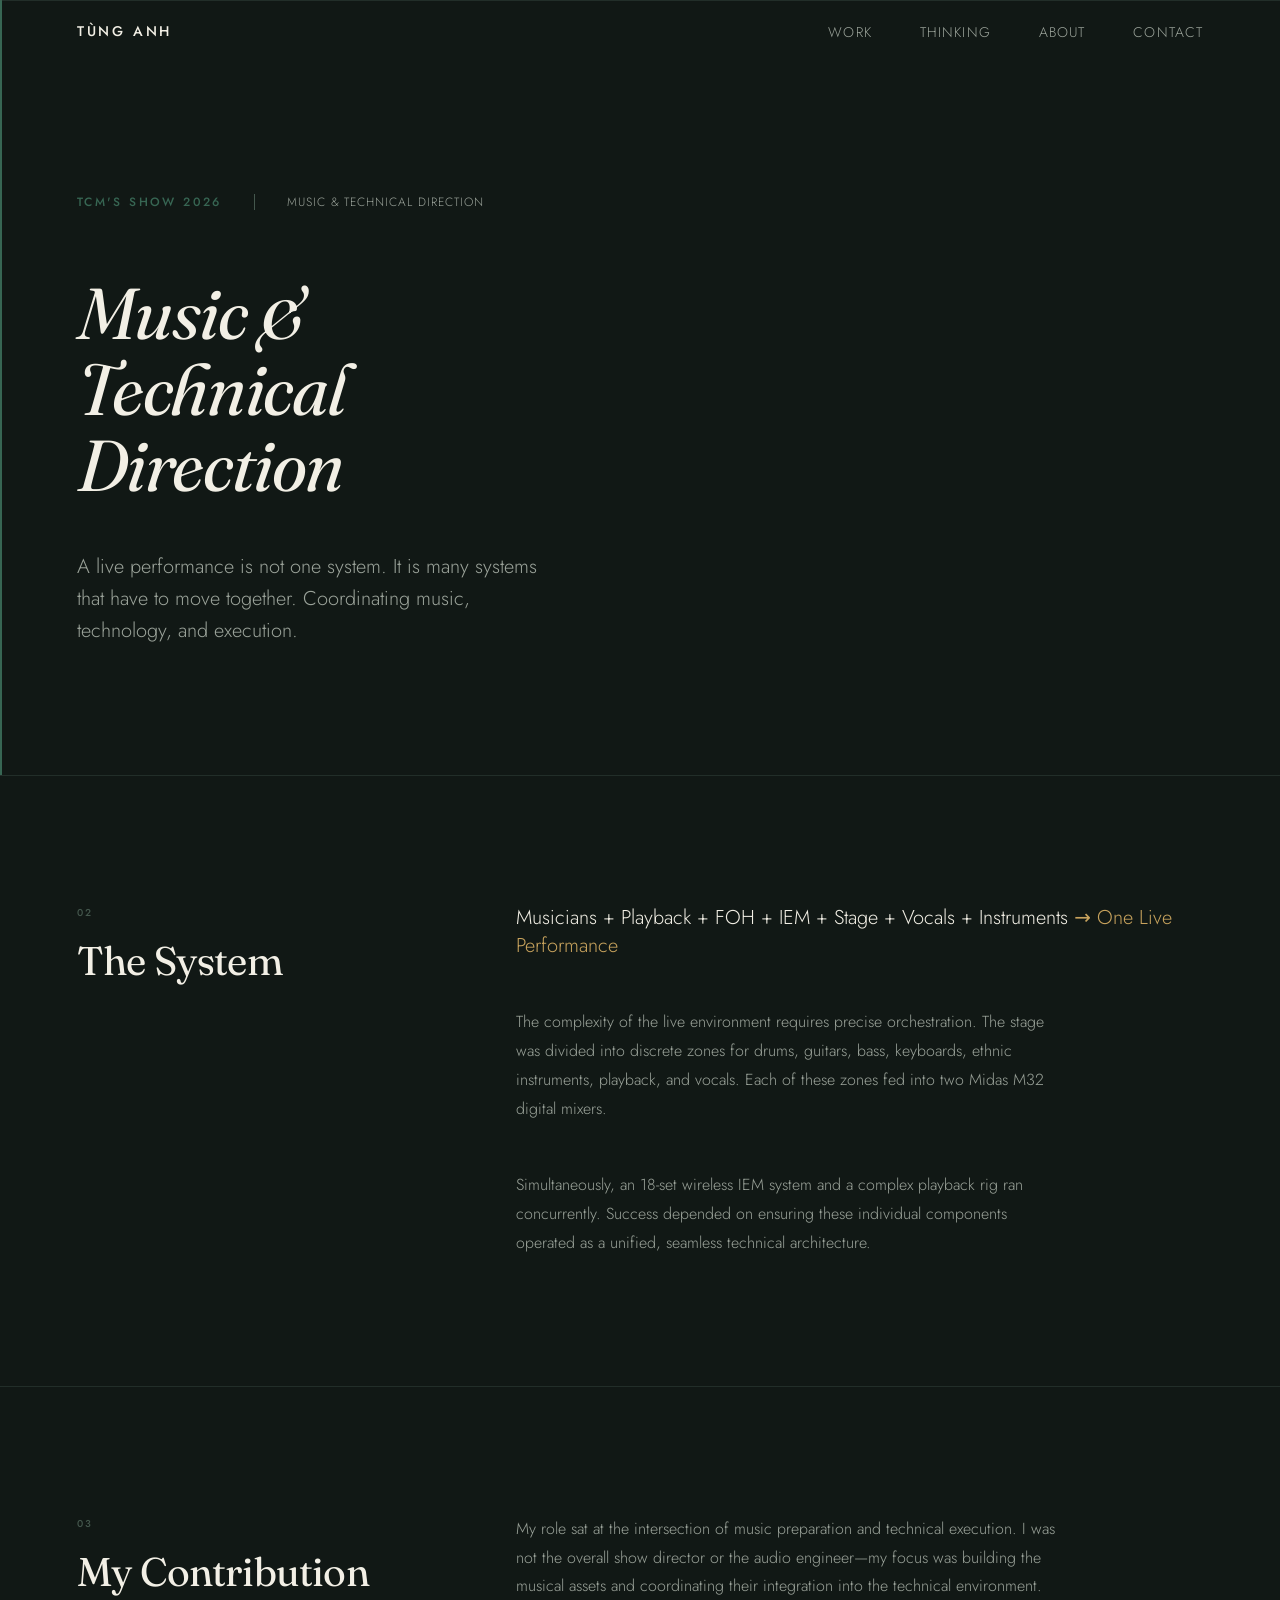
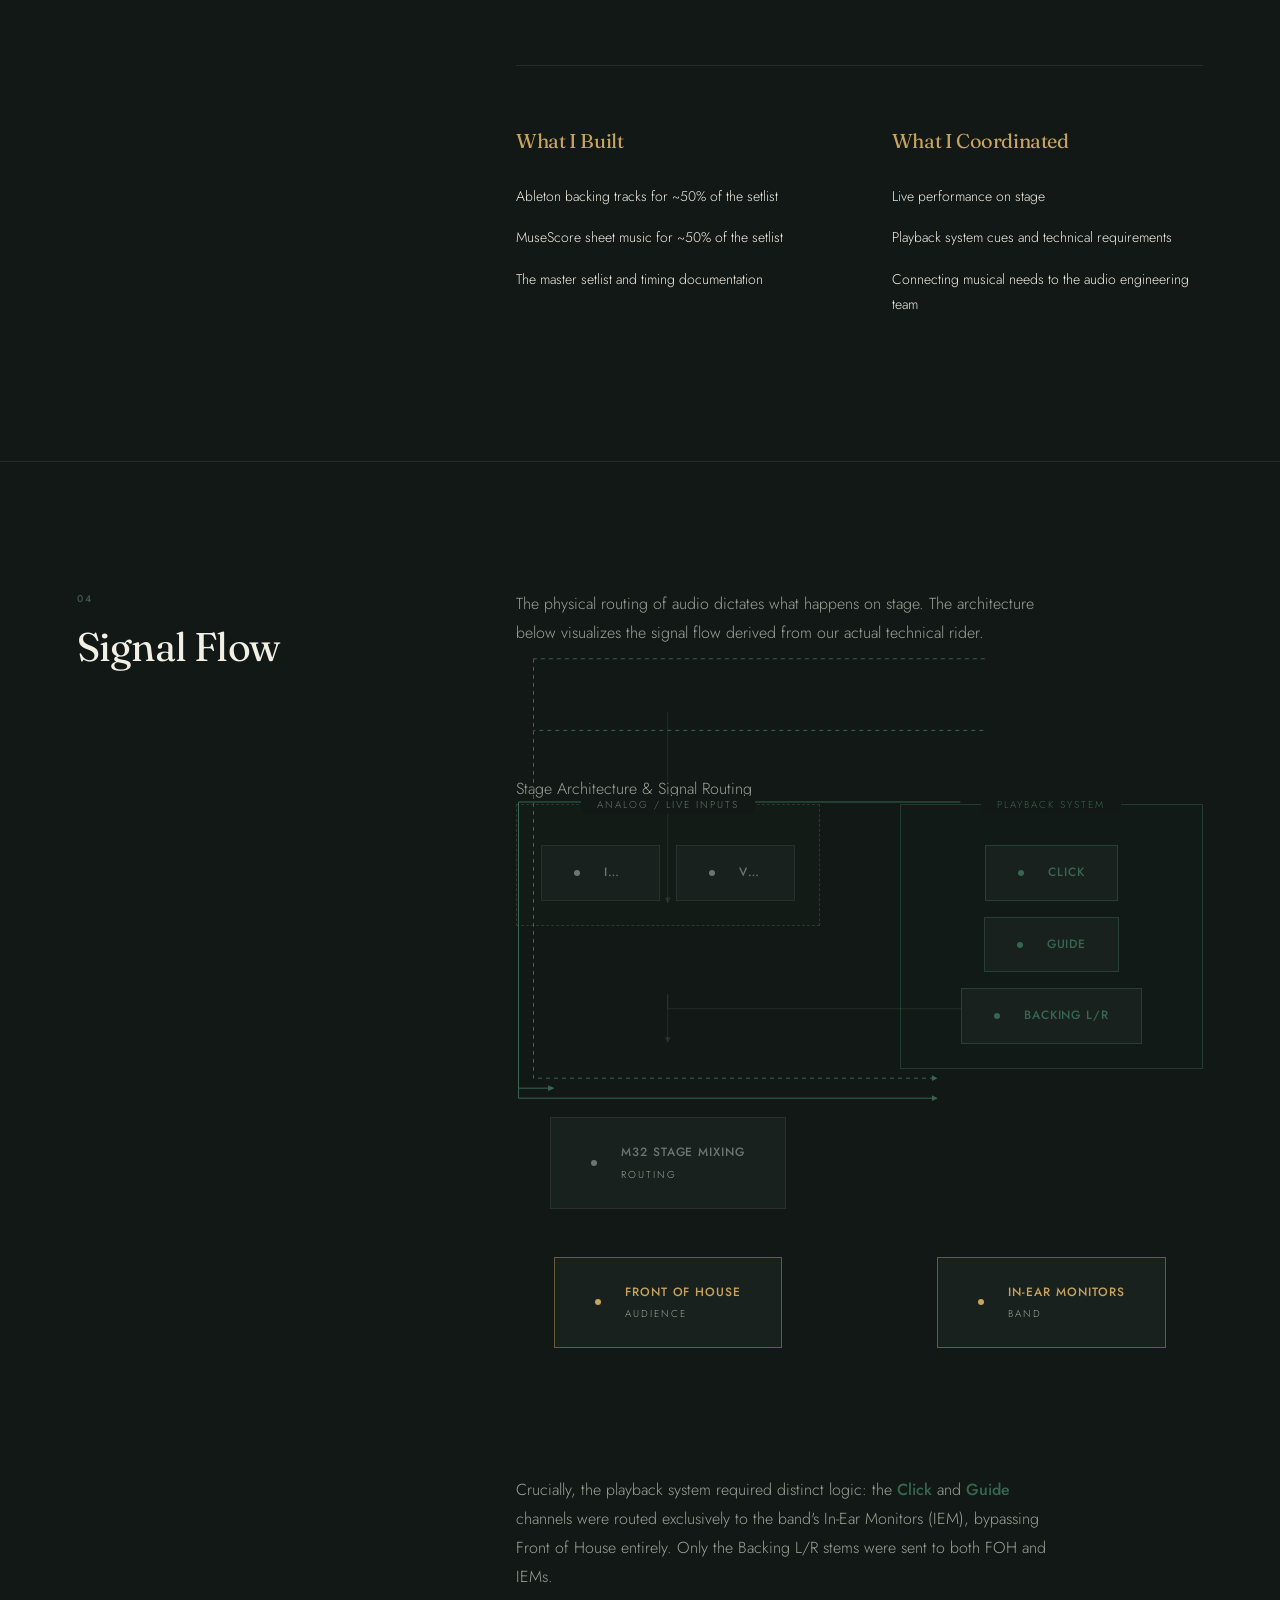
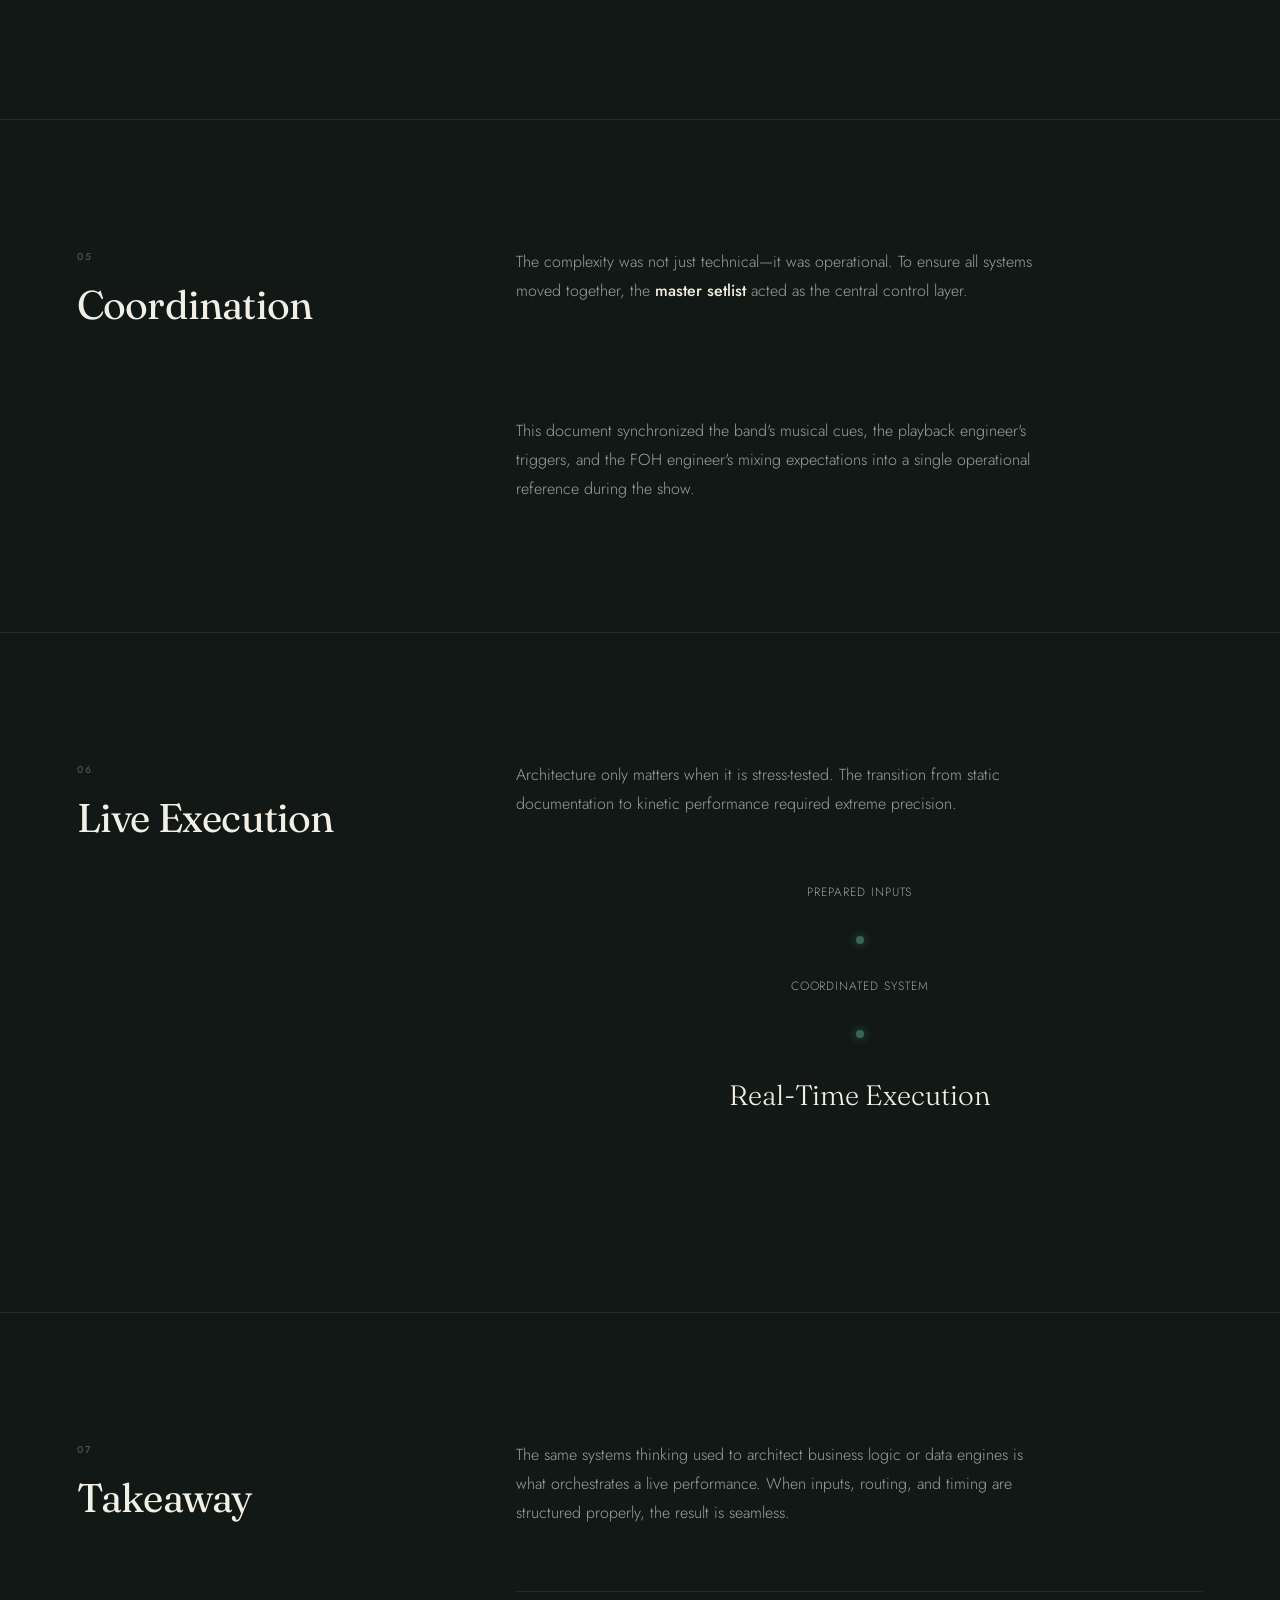
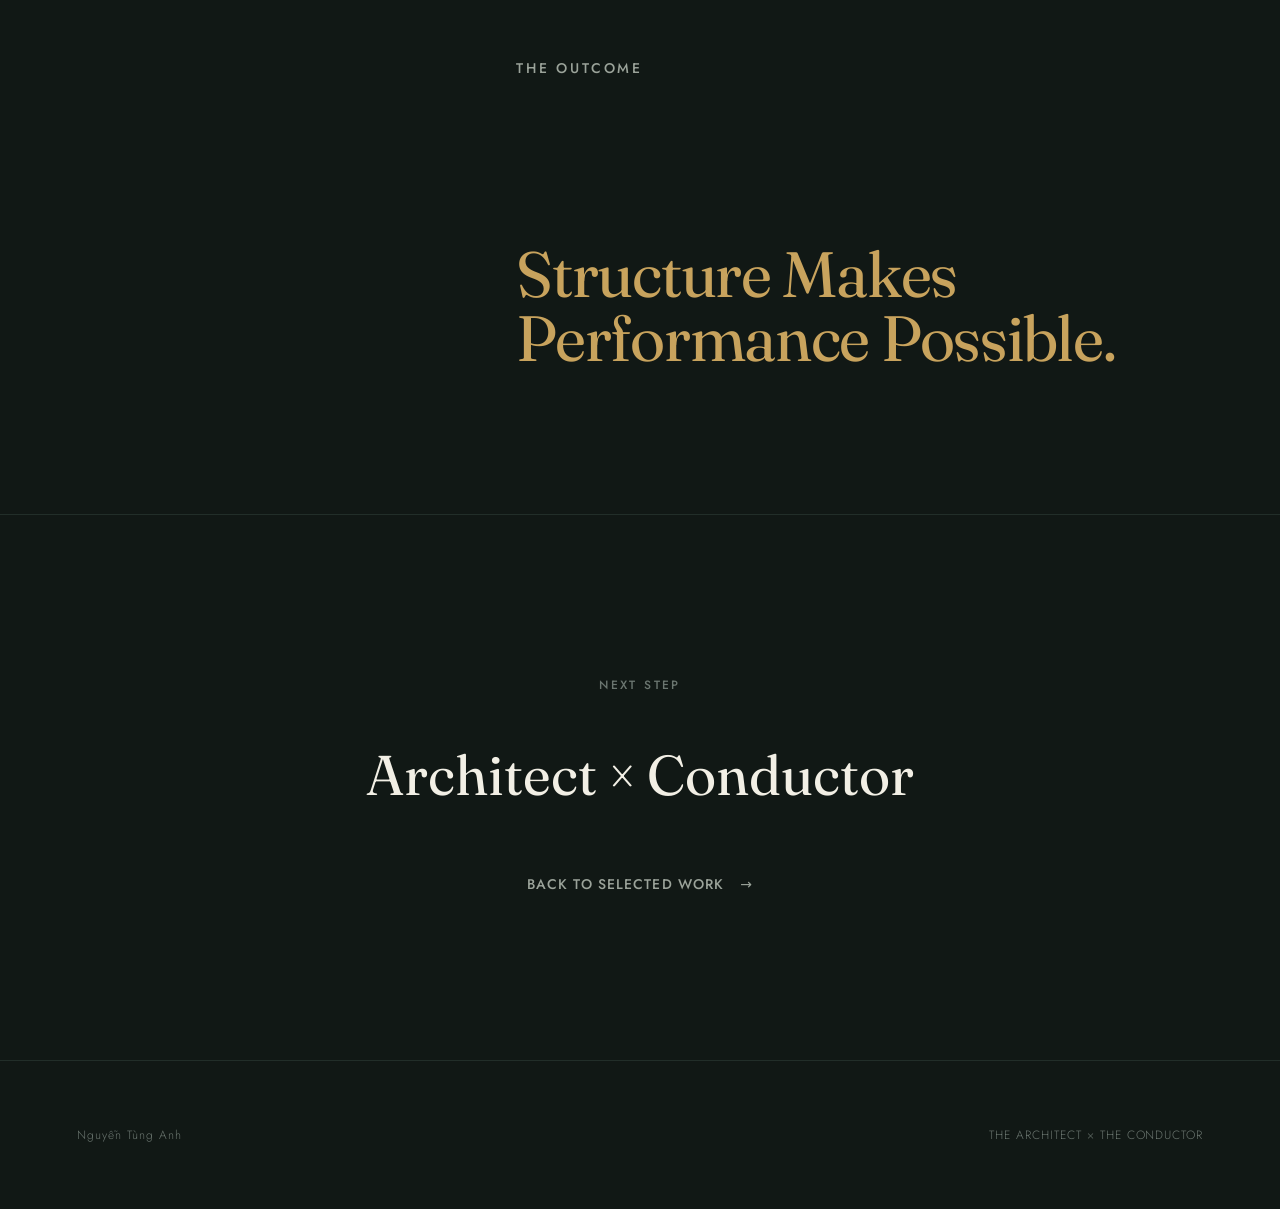
==== tcm-show.html @ bf3ee46c "Initial commit before TCM signal flow final fix" ====
<!DOCTYPE html>
<html lang="en">
<head>
  <meta charset="UTF-8" />
  <meta name="viewport" content="width=device-width, initial-scale=1.0" />

  <!-- SEO -->
  <title>TCM's Show 2026 — Tùng Anh Portfolio</title>
  <meta name="description"
    content="Music & Technical Direction for TCM's Show 2026. A case study in coordinating music, technology, routing, and live execution." />

  <!-- Preconnect -->
  <link rel="preconnect" href="https://fonts.googleapis.com" />
  <link rel="preconnect" href="https://fonts.gstatic.com" crossorigin />

  <!-- CSS -->
  <link rel="stylesheet" href="css/tokens.css" />
  <link rel="stylesheet" href="css/base.css" />
  <link rel="stylesheet" href="css/layout.css" />
  <link rel="stylesheet" href="css/components.css" />
  <link rel="stylesheet" href="css/animations.css" />
  <link rel="stylesheet" href="css/case-study.css" />
  
  <style>
    /* TCM specific overrides */
    .cs-hero--tcm .cs-hero__pipeline-accent {
      background: var(--color-emerald);
    }
    
    .tcm-svg-desktop { display: block; width: 100%; max-width: 800px; margin: 0 auto; }
    .tcm-svg-mobile { display: none; width: 100%; max-width: 300px; margin: 0 auto; }
    
    @media (max-width: 768px) {
      .tcm-svg-desktop { display: none; }
      .tcm-svg-mobile { display: block; }
    }

    .tcm-contribution-grid {
      display: grid;
      grid-template-columns: 1fr 1fr;
      gap: var(--space-8);
      border-top: 1px solid var(--color-line-dim);
      padding-top: var(--space-8);
      margin-top: var(--space-8);
    }
    
    @media (max-width: 768px) {
      .tcm-contribution-grid {
        grid-template-columns: 1fr;
      }
    }

    .tcm-list-title {
      font-family: var(--font-display);
      font-size: var(--text-lg);
      color: var(--color-brass);
      margin-bottom: var(--space-4);
    }

    .tcm-list {
      list-style: none;
      padding: 0;
      margin: 0;
    }

    .tcm-list li {
      margin-bottom: var(--space-2);
      font-family: var(--font-body);
      color: var(--color-text);
      font-size: var(--text-sm);
    }

    .tcm-live-sequence {
      display: flex;
      flex-direction: column;
      align-items: center;
      gap: var(--space-4);
      margin-block: var(--space-8);
      text-align: center;
    }

    .tcm-pulse {
      display: inline-block;
      width: 8px;
      height: 8px;
      border-radius: 50%;
      background: var(--color-emerald);
      box-shadow: 0 0 10px var(--color-emerald);
      animation: tcmPulse 2s infinite alternate;
    }

    @keyframes tcmPulse {
      0% { opacity: 0.5; transform: scale(1); }
      100% { opacity: 1; transform: scale(1.5); }
    }
  </style>
</head>

<body>

  <div id="scroll-progress" aria-hidden="true"></div>

  <!-- NAVIGATION -->
  <header>
    <nav id="site-nav" class="nav" aria-label="Primary navigation">
      <div class="nav__inner">
        <a href="index.html" class="nav__wordmark" aria-label="Tùng Anh — home">Tùng Anh</a>
        <ul class="nav__links" role="list">
          <li><a href="index.html#work"      class="nav__link">Work</a></li>
          <li><a href="index.html#thinking"  class="nav__link">Thinking</a></li>
          <li><a href="index.html#about"     class="nav__link">About</a></li>
          <li><a href="index.html#contact"   class="nav__link">Contact</a></li>
        </ul>
        <button
          id="nav-menu-trigger"
          class="nav__menu-trigger"
          aria-label="Open navigation menu"
          aria-expanded="false"
          aria-controls="nav-overlay"
        >Menu</button>
      </div>
    </nav>
  </header>

  <!-- MOBILE NAVIGATION OVERLAY -->
  <div
    id="nav-overlay"
    class="nav-overlay"
    role="dialog"
    aria-modal="true"
    aria-label="Navigation menu"
    aria-hidden="true"
    data-open="false"
  >
    <div id="nav-overlay-svg" class="nav-overlay__graphic" aria-hidden="true"></div>
    <div class="nav-overlay__header">
      <span class="nav-overlay__wordmark">Tùng Anh</span>
      <button id="nav-overlay-close" class="nav-overlay__close" aria-label="Close navigation menu">Close</button>
    </div>
    <nav class="nav-overlay__body" aria-label="Mobile navigation">
      <ul class="nav-overlay__links" role="list">
        <li><a href="index.html#work"     class="nav-overlay__link">Work</a></li>
        <li><a href="index.html#thinking" class="nav-overlay__link">Thinking</a></li>
        <li><a href="index.html#about"    class="nav-overlay__link">About</a></li>
        <li><a href="index.html#contact"  class="nav-overlay__link">Contact</a></li>
      </ul>
    </nav>
    <div class="nav-overlay__footer">
      <span class="nav-overlay__footer-label">Business &nbsp;·&nbsp; Technology &nbsp;·&nbsp; Performance</span>
    </div>
  </div>

  <main id="main-content">

    <!-- 01 PROJECT INTRODUCTION -->
    <section class="cs-hero cs-hero--tcm" aria-labelledby="cs-title">
      <div class="cs-hero__pipeline-accent" aria-hidden="true"></div>
      <div class="container">
        <div class="cs-hero__meta reveal">
          <span class="cs-hero__tag" style="color: var(--color-emerald);">TCM's Show 2026</span>
          <span class="cs-hero__sep" aria-hidden="true"></span>
          <span class="cs-hero__role">Music &amp; Technical Direction</span>
        </div>
        
        <h1 id="cs-title" class="cs-hero__title reveal reveal--delay-1">
          Music &amp;<br />
          Technical<br />
          Direction
        </h1>

        <p class="cs-hero__descriptor reveal reveal--delay-2">
          A live performance is not one system. It is many systems that have to move together. Coordinating music, technology, and execution.
        </p>
      </div>
    </section>

    <!-- 02 THE SYSTEM -->
    <section class="cs-section" aria-labelledby="sec-system">
      <div class="container cs-grid">
        <header class="cs-section__header reveal">
          <span class="cs-section__num">02</span>
          <h2 id="sec-system" class="cs-section__title">The System</h2>
        </header>
        <div class="cs-section__body reveal reveal--delay-1">
          <p class="cs-statement" style="font-size: var(--text-lg); line-height: 1.4;">
            Musicians + Playback + FOH + IEM + Stage + Vocals + Instruments <span style="color: var(--color-brass);">→ One Live Performance</span>
          </p>
          <p>
            The complexity of the live environment requires precise orchestration. The stage was divided into discrete zones for drums, guitars, bass, keyboards, ethnic instruments, playback, and vocals. Each of these zones fed into two Midas M32 digital mixers. 
          </p>
          <p>
            Simultaneously, an 18-set wireless IEM system and a complex playback rig ran concurrently. Success depended on ensuring these individual components operated as a unified, seamless technical architecture.
          </p>
        </div>
      </div>
    </section>

    <!-- 03 MY CONTRIBUTION -->
    <section class="cs-section" aria-labelledby="sec-contribution">
      <div class="container cs-grid">
        <header class="cs-section__header reveal">
          <span class="cs-section__num">03</span>
          <h2 id="sec-contribution" class="cs-section__title">My Contribution</h2>
        </header>
        <div class="cs-section__body reveal reveal--delay-1">
          <p>
            My role sat at the intersection of music preparation and technical execution. I was not the overall show director or the audio engineer—my focus was building the musical assets and coordinating their integration into the technical environment.
          </p>

          <div class="tcm-contribution-grid">
            <div class="reveal reveal--delay-2">
              <h3 class="tcm-list-title">What I Built</h3>
              <ul class="tcm-list">
                <li>Ableton backing tracks for ~50% of the setlist</li>
                <li>MuseScore sheet music for ~50% of the setlist</li>
                <li>The master setlist and timing documentation</li>
              </ul>
            </div>
            <div class="reveal reveal--delay-3">
              <h3 class="tcm-list-title">What I Coordinated</h3>
              <ul class="tcm-list">
                <li>Live performance on stage</li>
                <li>Playback system cues and technical requirements</li>
                <li>Connecting musical needs to the audio engineering team</li>
              </ul>
            </div>
          </div>
        </div>
      </div>
    </section>

    <!-- 04 SIGNAL FLOW -->
    <section class="cs-section" aria-labelledby="sec-flow">
      <div class="container cs-grid">
        <header class="cs-section__header reveal">
          <span class="cs-section__num">04</span>
          <h2 id="sec-flow" class="cs-section__title">Signal Flow</h2>
        </header>
        <div class="cs-section__body reveal reveal--delay-1">
          <p>
            The physical routing of audio dictates what happens on stage. The architecture below visualizes the signal flow derived from our actual technical rider.
          </p>
          
          <div class="cs-diagram-container sp-diagram" aria-label="Stage Architecture &amp; Signal Routing">
            <span class="cs-diagram-label">Stage Architecture &amp; Signal Routing</span>
            
            <svg id="tcm-svg-routes" style="position: absolute; top: 0; left: 0; width: 100%; height: 100%; pointer-events: none; z-index: 1;" xmlns="http://www.w3.org/2000/svg">
              <defs>
                <marker id="tcm-arrow-dim" viewBox="0 0 10 10" refX="9" refY="5" markerWidth="6" markerHeight="6" orient="auto-start-reverse">
                  <path d="M 0 0 L 10 5 L 0 10 z" fill="var(--color-line-dim)" />
                </marker>
                <marker id="tcm-arrow-emerald" viewBox="0 0 10 10" refX="9" refY="5" markerWidth="6" markerHeight="6" orient="auto-start-reverse">
                  <path d="M 0 0 L 10 5 L 0 10 z" fill="var(--color-emerald)" />
                </marker>
                <marker id="tcm-arrow-brass" viewBox="0 0 10 10" refX="9" refY="5" markerWidth="6" markerHeight="6" orient="auto-start-reverse">
                  <path d="M 0 0 L 10 5 L 0 10 z" fill="var(--color-brass)" />
                </marker>
              </defs>
              <g id="tcm-paths-group"></g>
            </svg>

            <div class="sp-grid" id="tcm-grid">
              
              <!-- 1. Analog Inputs -->
              <div class="sp-cell">
                <div class="sp-zone" id="tcm-node-analog">
                  <span class="sp-zone-title">Analog / Live Inputs</span>
                  <div class="sp-nodes-row">
                    <div class="sp-node sp-node--dim">
                      <span class="sp-dot" aria-hidden="true"></span>
                      <span class="sp-label" style="min-width: 0; text-overflow: ellipsis; overflow: hidden; white-space: nowrap;">Instruments</span>
                    </div>
                    <div class="sp-node sp-node--dim">
                      <span class="sp-dot" aria-hidden="true"></span>
                      <span class="sp-label" style="min-width: 0; text-overflow: ellipsis; overflow: hidden; white-space: nowrap;">Vocals</span>
                    </div>
                  </div>
                </div>
              </div>

              <!-- 1. Playback System -->
              <div class="sp-cell">
                <div class="sp-zone sp-zone--emerald">
                  <span class="sp-zone-title sp-zone-title--emerald">Playback System</span>
                  <div class="sp-nodes-col">
                    <div class="sp-node sp-node--emerald" id="tcm-node-click">
                      <span class="sp-dot" aria-hidden="true"></span>
                      <span class="sp-label">Click</span>
                    </div>
                    <div class="sp-node sp-node--emerald" id="tcm-node-guide">
                      <span class="sp-dot" aria-hidden="true"></span>
                      <span class="sp-label">Guide</span>
                    </div>
                    <div class="sp-node sp-node--emerald sp-node--backing" id="tcm-node-backing">
                      <span class="sp-dot" aria-hidden="true"></span>
                      <span class="sp-label">Backing L/R</span>
                    </div>
                  </div>
                </div>
              </div>

              <!-- 2. M32 Mixing -->
              <div class="sp-cell">
                <div class="sp-node sp-node--dim sp-node--large" id="tcm-node-m32">
                  <span class="sp-dot" aria-hidden="true"></span>
                  <div class="sp-node-text">
                    <span class="sp-label">M32 Stage Mixing</span>
                    <span class="sp-sub-label">Routing</span>
                  </div>
                </div>
              </div>

              <!-- 2. Empty cell for grid layout -->
              <div class="sp-cell sp-cell--routing"></div>

              <!-- 3. Front of House -->
              <div class="sp-cell">
                <div class="sp-node sp-node--brass sp-node--large" id="tcm-node-foh">
                  <span class="sp-dot" aria-hidden="true"></span>
                  <div class="sp-node-text">
                    <span class="sp-label">Front of House</span>
                    <span class="sp-sub-label">Audience</span>
                  </div>
                </div>
              </div>

              <!-- 3. IEM -->
              <div class="sp-cell">
                <div class="sp-node sp-node--brass sp-node--large" id="tcm-node-iem">
                  <span class="sp-dot" aria-hidden="true"></span>
                  <div class="sp-node-text">
                    <span class="sp-label">In-Ear Monitors</span>
                    <span class="sp-sub-label">Band</span>
                  </div>
                </div>
              </div>

            </div>
          </div>
          
          <p>
            Crucially, the playback system required distinct logic: the <strong style="color: var(--color-emerald);">Click</strong> and <strong style="color: var(--color-emerald);">Guide</strong> channels were routed exclusively to the band's In-Ear Monitors (IEM), bypassing Front of House entirely. Only the Backing L/R stems were sent to both FOH and IEMs.
          </p>
        </div>
      </div>
    </section>

    <!-- 05 COORDINATION -->
    <section class="cs-section" aria-labelledby="sec-coordination">
      <div class="container cs-grid">
        <header class="cs-section__header reveal">
          <span class="cs-section__num">05</span>
          <h2 id="sec-coordination" class="cs-section__title">Coordination</h2>
        </header>
        <div class="cs-section__body reveal reveal--delay-1">
          <p>
            The complexity was not just technical—it was operational. To ensure all systems moved together, the <strong>master setlist</strong> acted as the central control layer.
          </p>
          
          <div class="cs-pull-quote reveal reveal--delay-2" style="border-color: var(--color-line-dim); margin-block: var(--space-6);">
            <div style="font-size: var(--text-sm); font-family: var(--font-body); letter-spacing: var(--tracking-widest); color: var(--color-muted); text-transform: uppercase;">
              Music &nbsp;·&nbsp; Technology &nbsp;·&nbsp; People &nbsp;·&nbsp; Timing &nbsp;·&nbsp; Documentation
            </div>
          </div>
          
          <p>
            This document synchronized the band's musical cues, the playback engineer's triggers, and the FOH engineer's mixing expectations into a single operational reference during the show.
          </p>
        </div>
      </div>
    </section>

    <!-- 06 LIVE EXECUTION -->
    <section class="cs-section" aria-labelledby="sec-execution">
      <div class="container cs-grid">
        <header class="cs-section__header reveal">
          <span class="cs-section__num">06</span>
          <h2 id="sec-execution" class="cs-section__title">Live Execution</h2>
        </header>
        <div class="cs-section__body reveal reveal--delay-1">
          <p>
            Architecture only matters when it is stress-tested. The transition from static documentation to kinetic performance required extreme precision.
          </p>

          <div class="tcm-live-sequence">
            <span class="reveal reveal--delay-2" style="font-family: var(--font-body); color: var(--color-muted); letter-spacing: var(--tracking-wide); text-transform: uppercase; font-size: var(--text-xs);">Prepared Inputs</span>
            <div class="tcm-pulse reveal reveal--delay-3"></div>
            <span class="reveal reveal--delay-4" style="font-family: var(--font-body); color: var(--color-muted); letter-spacing: var(--tracking-wide); text-transform: uppercase; font-size: var(--text-xs);">Coordinated System</span>
            <div class="tcm-pulse reveal reveal--delay-5"></div>
            <span class="reveal reveal--delay-6" style="font-family: var(--font-display); color: var(--color-text); font-size: var(--text-xl);">Real-Time Execution</span>
          </div>
          
        </div>
      </div>
    </section>

    <!-- 07 TAKEAWAY -->
    <section class="cs-section" aria-labelledby="sec-impact">
      <div class="container cs-grid">
        <header class="cs-section__header reveal">
          <span class="cs-section__num">07</span>
          <h2 id="sec-impact" class="cs-section__title">Takeaway</h2>
        </header>
        <div class="cs-section__body reveal reveal--delay-1">
          <p>
            The same systems thinking used to architect business logic or data engines is what orchestrates a live performance. When inputs, routing, and timing are structured properly, the result is seamless.
          </p>

          <div class="cs-impact-grid" style="margin-top: var(--space-8);">
            <div class="cs-impact-meta">The Outcome</div>
            <div class="cs-impact-statement cs-impact-statement--brass" style="font-size: clamp(2rem, 5vw, 4rem); letter-spacing: -0.02em;">
              Structure Makes Performance Possible.
            </div>
          </div>
        </div>
      </div>
    </section>

    <!-- 08 CLOSING -->
    <section class="cs-next reveal">
      <div class="container">
        <span class="cs-next__label">Next Step</span>
        <a href="index.html#thinking" class="cs-next__title">
          Architect × Conductor
        </a>
        <br />
        <a href="index.html#work" class="cta cta--secondary">
          Back to Selected Work
          <span class="cta__arrow" aria-hidden="true">→</span>
        </a>
      </div>
    </section>

  <script>
    function drawTCMRoutes() {
      const svg = document.getElementById('tcm-svg-routes');
      const grid = document.getElementById('tcm-grid');
      const g = document.getElementById('tcm-paths-group');
      if (!svg || !grid || !g) return;
      
      const gridRect = grid.getBoundingClientRect();
      
      function getPt(id, edge) {
        const el = document.getElementById(id);
        if (!el) return null;
        const r = el.getBoundingClientRect();
        const top = r.top - gridRect.top;
        const left = r.left - gridRect.left;
        const w = r.width;
        const h = r.height;
        
        switch(edge) {
          case 'top': return { x: left + w/2, y: top };
          case 'bottom': return { x: left + w/2, y: top + h };
          case 'left': return { x: left, y: top + h/2 };
          case 'right': return { x: left + w, y: top + h/2 };
          default: return { x: left + w/2, y: top + h/2 };
        }
      }
      
      const nAnalog = getPt('tcm-node-analog', 'bottom');
      const nM32Top = getPt('tcm-node-m32', 'top');
      const nM32Bot = getPt('tcm-node-m32', 'bottom');
      const nFohTop = getPt('tcm-node-foh', 'top');
      const nFohLeft = getPt('tcm-node-foh', 'left');
      const nIemTop = getPt('tcm-node-iem', 'top');
      const nIemLeft = getPt('tcm-node-iem', 'left');
      
      const nClick = getPt('tcm-node-click', 'left');
      const nGuide = getPt('tcm-node-guide', 'left');
      const nBacking = getPt('tcm-node-backing', 'left');
      
      if (!nAnalog || !nM32Top || !nFohTop || !nIemTop) return;
      
      let paths = '';
      const M = p => `M ${p.x} ${p.y}`;
      const V = y => `V ${y}`;
      const H = x => `H ${x}`;
      
      // 1. Analog -> M32
      paths += `<path d="${M(nAnalog)} ${V(nM32Top.y)}" stroke="var(--color-line-dim)" stroke-width="1" fill="none" marker-end="url(#tcm-arrow-dim)"/>`;
      
      // 2. M32 -> FOH (straight down)
      paths += `<path d="${M(nM32Bot)} ${V(nFohTop.y)}" stroke="var(--color-line-dim)" stroke-width="1" fill="none" marker-end="url(#tcm-arrow-dim)"/>`;
      
      // 3. M32 -> IEM (right and down)
      let m32_iem_midY = nM32Bot.y + (nFohTop.y - nM32Bot.y) * 0.3;
      paths += `<path d="${M(nM32Bot)} ${V(m32_iem_midY)} ${H(nIemTop.x)} ${V(nIemTop.y)}" stroke="var(--color-line-dim)" stroke-width="1" fill="none" marker-end="url(#tcm-arrow-dim)"/>`;
      
      // 4. Playback Routing
      let fohEl = document.getElementById('tcm-node-foh');
      let fohLeftEdge = fohEl ? (fohEl.getBoundingClientRect().left - gridRect.left) : nClick.x;
      
      // Compute safe buses to avoid clipping FOH on mobile stack
      let busX1 = Math.min(nClick.x, nGuide.x, nBacking.x, fohLeftEdge) - 20;
      let busX2 = busX1 - 15;
      
      // Click & Guide to Bus 1 (Dashed)
      paths += `<path d="${M(nClick)} ${H(busX1)}" stroke="var(--color-emerald)" stroke-dasharray="4 4" stroke-width="1" fill="none" />`;
      paths += `<path d="${M(nGuide)} ${H(busX1)}" stroke="var(--color-emerald)" stroke-dasharray="4 4" stroke-width="1" fill="none" />`;
      // Bus 1 -> IEM
      paths += `<path d="${M({x: busX1, y: nClick.y})} ${V(nIemLeft.y - 10)} ${H(nIemLeft.x)}" stroke="var(--color-emerald)" stroke-dasharray="4 4" stroke-width="1" fill="none" marker-end="url(#tcm-arrow-emerald)"/>`;
      
      // Backing to Bus 2 (Solid)
      paths += `<path d="${M(nBacking)} ${H(busX2)}" stroke="var(--color-emerald)" stroke-width="1" fill="none" />`;
      // Bus 2 -> FOH
      paths += `<path d="${M({x: busX2, y: nBacking.y})} ${V(nFohLeft.y)} ${H(nFohLeft.x)}" stroke="var(--color-emerald)" stroke-width="1" fill="none" marker-end="url(#tcm-arrow-emerald)"/>`;
      // Bus 2 -> IEM
      paths += `<path d="${M({x: busX2, y: nFohLeft.y})} ${V(nIemLeft.y + 10)} ${H(nIemLeft.x)}" stroke="var(--color-emerald)" stroke-width="1" fill="none" marker-end="url(#tcm-arrow-emerald)"/>`;
      
      g.innerHTML = paths;
    }
    
    window.addEventListener('load', () => setTimeout(drawTCMRoutes, 100));
    window.addEventListener('resize', drawTCMRoutes);
    drawTCMRoutes();
  </script>
  </main>

  <footer style="border-top: 1px solid var(--color-line-dim); padding-block: var(--space-8);">
    <div class="container" style="display: flex; justify-content: space-between; align-items: center; flex-wrap: wrap; gap: var(--space-4);">
      <span style="font-family: var(--font-body); font-weight: var(--weight-light); font-size: var(--text-xs); letter-spacing: var(--tracking-wide); color: var(--color-dim);">Nguyễn Tùng Anh</span>
      <span style="font-family: var(--font-body); font-weight: var(--weight-light); font-size: var(--text-xs); letter-spacing: var(--tracking-wide); color: var(--color-dim);">THE ARCHITECT × THE CONDUCTOR</span>
    </div>
  </footer>

  <!-- SCRIPTS -->
  <script type="module" src="js/main.js"></script>
</body>
</html>
---- css/tokens.css ----
/* ============================================================
   TOKENS.CSS — Design Token System
   Tùng Anh Portfolio
   ============================================================ */

@import url('https://fonts.googleapis.com/css2?family=Fraunces:ital,opsz,wght@0,9..144,300;0,9..144,400;0,9..144,500;1,9..144,300;1,9..144,400;1,9..144,500&family=Jost:wght@300;400;500&display=swap');

:root {
  /* ── Surfaces ─────────────────────────────────────────── */
  --color-bg:         #111815;
  --color-surface:    #18211D;
  --color-surface-2:  #1c2922;

  /* ── Text ─────────────────────────────────────────────── */
  --color-text:       #F2EFE5;
  --color-muted:      #9BA39A;
  --color-dim:        #6b7670;

  /* ── Accent ───────────────────────────────────────────── */
  --color-emerald:    #376653;
  --color-brass:      #C8A35D;
  --color-brass-dim:  rgba(200, 163, 93, 0.4);

  /* ── Graphic / structural ─────────────────────────────── */
  --color-line:       #44574D;
  --color-line-dim:   rgba(68, 87, 77, 0.35);
  --color-line-faint: rgba(68, 87, 77, 0.15);

  /* ── Semantic ─────────────────────────────────────────── */
  --color-focus:      #C8A35D;

  /* ── Typography: families ─────────────────────────────── */
  --font-display:  'Fraunces', Georgia, serif;
  --font-body:     'Jost', system-ui, sans-serif;

  /* ── Typography: scale ────────────────────────────────── */
  --text-2xs:   0.625rem;
  --text-xs:    0.75rem;
  --text-sm:    0.875rem;
  --text-base:  1rem;
  --text-lg:    1.25rem;
  --text-xl:    1.75rem;
  --text-2xl:   2.5rem;
  --text-3xl:   3.5rem;
  --text-hero:  clamp(2.75rem, 7.5vw, 6.5rem);

  /* ── Typography: weights ──────────────────────────────── */
  --weight-light:   300;
  --weight-regular: 400;
  --weight-medium:  500;

  /* ── Typography: tracking ─────────────────────────────── */
  --tracking-tight:   -0.02em;
  --tracking-normal:   0em;
  --tracking-wide:     0.08em;
  --tracking-widest:   0.2em;

  /* ── Spacing (8pt grid) ───────────────────────────────── */
  --space-1:    0.5rem;
  --space-2:    1rem;
  --space-3:    1.5rem;
  --space-4:    2rem;
  --space-5:    2.5rem;
  --space-6:    3rem;
  --space-8:    4rem;
  --space-10:   5rem;
  --space-12:   6rem;
  --space-16:   8rem;
  --space-20:  10rem;
  --space-24:  12rem;

  /* ── Layout ───────────────────────────────────────────── */
  --container-max:  1280px;
  --container-pad:  clamp(var(--space-3), 6vw, var(--space-12));
  --nav-height:     4rem;

  /* ── Z-index layers ───────────────────────────────────── */
  --z-base:     0;
  --z-above:    10;
  --z-nav:      100;
  --z-overlay:  200;

  /* ── Easing ───────────────────────────────────────────── */
  --ease-out-expo:   cubic-bezier(0.16, 1, 0.3, 1);
  --ease-out-quart:  cubic-bezier(0.25, 1, 0.5, 1);
  --ease-in-out:     cubic-bezier(0.45, 0, 0.55, 1);
  --ease-standard:   cubic-bezier(0.25, 0, 0, 1);

  /* ── Transitions ──────────────────────────────────────── */
  --transition-fast:   160ms var(--ease-out-quart);
  --transition-base:   320ms var(--ease-out-expo);
  --transition-slow:   600ms var(--ease-out-expo);
  --transition-reveal: 700ms var(--ease-standard);
}
---- css/base.css ----
/* ============================================================
   BASE.CSS — Reset, Root Defaults, Body Typography
   Tùng Anh Portfolio
   ============================================================ */

/* ── Modern reset ─────────────────────────────────────────── */
*,
*::before,
*::after {
  box-sizing: border-box;
  margin: 0;
  padding: 0;
}

html {
  font-size: 16px;
  scroll-behavior: smooth;
  -webkit-text-size-adjust: 100%;
  text-size-adjust: 100%;
}

body {
  background-color: var(--color-bg);
  color: var(--color-text);
  font-family: var(--font-body);
  font-weight: var(--weight-light);
  font-size: var(--text-base);
  line-height: 1.7;
  -webkit-font-smoothing: antialiased;
  -moz-osx-font-smoothing: grayscale;
  overflow-x: hidden;
}

/* ── Focus management ─────────────────────────────────────── */
:focus-visible {
  outline: 2px solid var(--color-focus);
  outline-offset: 3px;
}

/* ── Links ────────────────────────────────────────────────── */
a {
  color: inherit;
  text-decoration: none;
}

/* ── Lists ────────────────────────────────────────────────── */
ul,
ol {
  list-style: none;
}

/* ── Images ───────────────────────────────────────────────── */
img,
video {
  display: block;
  max-width: 100%;
}

/* ── Buttons ──────────────────────────────────────────────── */
button {
  cursor: pointer;
  background: none;
  border: none;
  font: inherit;
  color: inherit;
}

/* ── Typography defaults ──────────────────────────────────── */
h1, h2, h3, h4 {
  font-family: var(--font-display);
  font-weight: var(--weight-regular);
  line-height: 1.1;
  letter-spacing: var(--tracking-tight);
}

p {
  max-width: 65ch;
}

/* ── Selection ────────────────────────────────────────────── */
::selection {
  background-color: var(--color-emerald);
  color: var(--color-text);
}

/* ── Scrollbar ────────────────────────────────────────────── */
::-webkit-scrollbar {
  width: 4px;
}

::-webkit-scrollbar-track {
  background: var(--color-bg);
}

::-webkit-scrollbar-thumb {
  background: var(--color-line);
}

/* ── Reduced motion ───────────────────────────────────────── */
@media (prefers-reduced-motion: reduce) {
  *,
  *::before,
  *::after {
    animation-duration: 0.01ms !important;
    animation-iteration-count: 1 !important;
    transition-duration: 0.01ms !important;
    scroll-behavior: auto !important;
  }
}

/* ── Utility classes ──────────────────────────────────────── */
.sr-only {
  position: absolute;
  width: 1px;
  height: 1px;
  padding: 0;
  margin: -1px;
  overflow: hidden;
  clip: rect(0, 0, 0, 0);
  white-space: nowrap;
  border-width: 0;
}

.text-muted   { color: var(--color-muted); }
.text-brass   { color: var(--color-brass); }
.text-emerald { color: var(--color-emerald); }

.font-display { font-family: var(--font-display); }
.font-body    { font-family: var(--font-body); }

.label {
  font-family: var(--font-body);
  font-weight: var(--weight-medium);
  font-size: var(--text-xs);
  letter-spacing: var(--tracking-widest);
  text-transform: uppercase;
  color: var(--color-muted);
}

.chapter-number {
  font-family: var(--font-body);
  font-weight: var(--weight-light);
  font-size: var(--text-xs);
  letter-spacing: var(--tracking-widest);
  color: var(--color-brass);
  text-transform: uppercase;
}
---- css/layout.css ----
/* ============================================================
   LAYOUT.CSS — Grid System, Section Scaffolding
   Tùng Anh Portfolio
   ============================================================ */

/* ── Container ────────────────────────────────────────────── */
.container {
  width: 100%;
  max-width: var(--container-max);
  margin-inline: auto;
  padding-inline: var(--container-pad);
}

/* ── Main layout ──────────────────────────────────────────── */
main {
  position: relative;
}

/* ── Section base ─────────────────────────────────────────── */
.section {
  position: relative;
  padding-block: var(--space-16);
  scroll-margin-top: calc(var(--nav-height) + var(--space-4));
}

.section--lg {
  padding-block: var(--space-20);
}

.section--sm {
  padding-block: var(--space-10);
}

/* ── Section header ───────────────────────────────────────── */
.section__header {
  margin-bottom: var(--space-10);
}

.section__header--spaced {
  margin-bottom: var(--space-16);
}

/* ── Chapter label block ──────────────────────────────────── */
.chapter-label {
  display: flex;
  align-items: center;
  gap: var(--space-3);
  margin-bottom: var(--space-4);
}

.chapter-label__number {
  font-family: var(--font-body);
  font-weight: var(--weight-light);
  font-size: var(--text-xs);
  letter-spacing: var(--tracking-widest);
  color: var(--color-brass);
  text-transform: uppercase;
}

.chapter-label__line {
  flex: 0 0 2rem;
  height: 1px;
  background: var(--color-line);
}

.chapter-label__text {
  font-family: var(--font-body);
  font-weight: var(--weight-medium);
  font-size: var(--text-xs);
  letter-spacing: var(--tracking-widest);
  text-transform: uppercase;
  color: var(--color-muted);
}

/* ── Section title ────────────────────────────────────────── */
.section__title {
  font-family: var(--font-display);
  font-size: var(--text-2xl);
  font-weight: var(--weight-regular);
  letter-spacing: var(--tracking-tight);
  line-height: 1.1;
  color: var(--color-text);
}

.section__title--lg {
  font-size: var(--text-3xl);
}

/* ── Horizontal rule ──────────────────────────────────────── */
.rule {
  border: none;
  border-top: 1px solid var(--color-line);
}

.rule--dim {
  border-top-color: var(--color-line-dim);
}

/* ── Grid layouts ─────────────────────────────────────────── */
.grid-2col {
  display: grid;
  grid-template-columns: 1fr 1fr;
  gap: var(--space-8);
}

.grid-asymmetric {
  display: grid;
  grid-template-columns: 2fr 3fr;
  gap: var(--space-8);
}

.grid-asymmetric--reverse {
  grid-template-columns: 3fr 2fr;
}

/* ── Responsive grid collapses ────────────────────────────── */
@media (max-width: 768px) {
  .grid-2col,
  .grid-asymmetric,
  .grid-asymmetric--reverse {
    grid-template-columns: 1fr;
    gap: var(--space-6);
  }

  .section {
    padding-block: var(--space-10);
  }

  .section--lg {
    padding-block: var(--space-12);
  }
}

/* ── Structural border ────────────────────────────────────── */
.border-left {
  border-left: 1px solid var(--color-line);
  padding-left: var(--space-4);
}

.border-left--emerald {
  border-left-color: var(--color-emerald);
}

/* ── Scroll progress bar ──────────────────────────────────── */
#scroll-progress {
  position: fixed;
  top: 0;
  left: 0;
  width: 100%;
  height: 1px;
  background: var(--color-line-dim);
  z-index: calc(var(--z-nav) + 1);
}

#scroll-progress::after {
  content: '';
  display: block;
  height: 100%;
  background: var(--color-brass);
  transform-origin: left;
  transform: scaleX(var(--scroll-progress, 0));
  transition: transform 50ms linear;
}
---- css/components.css ----
/* ============================================================
   COMPONENTS.CSS — Navigation, Shared UI Components
   Tùng Anh Portfolio
   ============================================================ */

/* ════════════════════════════════════════════════════════════
   NAVIGATION
   ════════════════════════════════════════════════════════════ */

.nav {
  position: fixed;
  top: 0;
  left: 0;
  right: 0;
  z-index: var(--z-nav);
  height: var(--nav-height);
  display: flex;
  align-items: center;
  transition: background-color var(--transition-base),
              border-color var(--transition-base);
}

/* Scroll state — slightly tinted background */
.nav--scrolled {
  background-color: rgba(17, 24, 21, 0.92);
  backdrop-filter: none;
  border-bottom: 1px solid var(--color-line-dim);
}

.nav__inner {
  width: 100%;
  max-width: var(--container-max);
  margin-inline: auto;
  padding-inline: var(--container-pad);
  display: flex;
  align-items: center;
  justify-content: space-between;
}

/* Wordmark */
.nav__wordmark {
  font-family: var(--font-body);
  font-weight: var(--weight-medium);
  font-size: var(--text-sm);
  letter-spacing: var(--tracking-widest);
  text-transform: uppercase;
  color: var(--color-text);
  text-decoration: none;
  transition: color var(--transition-fast);
}

.nav__wordmark:hover {
  color: var(--color-brass);
}

/* Desktop links */
.nav__links {
  display: flex;
  align-items: center;
  gap: var(--space-6);
}

.nav__link {
  position: relative;
  font-family: var(--font-body);
  font-weight: var(--weight-light);
  font-size: var(--text-sm);
  letter-spacing: var(--tracking-wide);
  text-transform: uppercase;
  color: var(--color-muted);
  text-decoration: none;
  padding-block: var(--space-1);
  transition: color var(--transition-fast);
}

.nav__link::after {
  content: '';
  position: absolute;
  bottom: 0;
  left: 0;
  width: 100%;
  height: 1px;
  background: var(--color-brass);
  transform: scaleX(0);
  transform-origin: left;
  transition: transform var(--transition-base);
}

.nav__link:hover {
  color: var(--color-text);
}

.nav__link:hover::after {
  transform: scaleX(1);
}

/* Mobile menu trigger */
.nav__menu-trigger {
  display: none;
  font-family: var(--font-body);
  font-weight: var(--weight-medium);
  font-size: var(--text-xs);
  letter-spacing: var(--tracking-widest);
  text-transform: uppercase;
  color: var(--color-muted);
  cursor: pointer;
  padding: var(--space-1) 0;
  transition: color var(--transition-fast);
  background: none;
  border: none;
}

.nav__menu-trigger:hover {
  color: var(--color-brass);
}

/* ── Full-screen nav overlay ──────────────────────────────── */
.nav-overlay {
  position: fixed;
  inset: 0;
  z-index: var(--z-overlay);
  background-color: var(--color-bg);
  display: flex;
  flex-direction: column;

  /* Hidden state */
  opacity: 0;
  pointer-events: none;
  visibility: hidden;

  transition:
    opacity 400ms var(--ease-out-expo),
    visibility 400ms var(--ease-out-expo);
}

.nav-overlay[data-open="true"] {
  opacity: 1;
  pointer-events: all;
  visibility: visible;
}

.nav-overlay__header {
  display: flex;
  align-items: center;
  justify-content: space-between;
  padding: 0 var(--container-pad);
  height: var(--nav-height);
  border-bottom: 1px solid var(--color-line-dim);
  flex-shrink: 0;
}

.nav-overlay__wordmark {
  font-family: var(--font-body);
  font-weight: var(--weight-medium);
  font-size: var(--text-sm);
  letter-spacing: var(--tracking-widest);
  text-transform: uppercase;
  color: var(--color-text);
}

.nav-overlay__close {
  font-family: var(--font-body);
  font-weight: var(--weight-medium);
  font-size: var(--text-xs);
  letter-spacing: var(--tracking-widest);
  text-transform: uppercase;
  color: var(--color-muted);
  cursor: pointer;
  transition: color var(--transition-fast);
  background: none;
  border: none;
}

.nav-overlay__close:hover {
  color: var(--color-brass);
}

/* SVG node-line decoration in overlay */
.nav-overlay__graphic {
  position: absolute;
  inset: 0;
  pointer-events: none;
  overflow: hidden;
  opacity: 0.5;
}

/* Overlay body — navigation links */
.nav-overlay__body {
  flex: 1;
  display: flex;
  flex-direction: column;
  justify-content: center;
  padding: var(--space-8) var(--container-pad);
}

.nav-overlay__links {
  display: flex;
  flex-direction: column;
  gap: var(--space-3);
}

.nav-overlay__link {
  font-family: var(--font-display);
  font-weight: var(--weight-regular);
  font-size: clamp(2.5rem, 8vw, 5rem);
  letter-spacing: var(--tracking-tight);
  line-height: 1;
  color: var(--color-text);
  text-decoration: none;
  display: inline-block;
  transition: color var(--transition-fast);

  /* Staggered reveal */
  opacity: 0;
  transform: translateY(20px);
  transition:
    color var(--transition-fast),
    opacity 500ms var(--ease-out-expo),
    transform 500ms var(--ease-out-expo);
}

.nav-overlay[data-open="true"] .nav-overlay__link {
  opacity: 1;
  transform: translateY(0);
}

.nav-overlay[data-open="true"] .nav-overlay__link:nth-child(1) { transition-delay: 80ms; }
.nav-overlay[data-open="true"] .nav-overlay__link:nth-child(2) { transition-delay: 140ms; }
.nav-overlay[data-open="true"] .nav-overlay__link:nth-child(3) { transition-delay: 200ms; }
.nav-overlay[data-open="true"] .nav-overlay__link:nth-child(4) { transition-delay: 260ms; }

.nav-overlay__link:hover {
  color: var(--color-brass);
}

/* Overlay footer */
.nav-overlay__footer {
  padding: var(--space-6) var(--container-pad);
  border-top: 1px solid var(--color-line-dim);
  display: flex;
  align-items: center;
  gap: var(--space-4);
}

.nav-overlay__footer-label {
  font-family: var(--font-body);
  font-weight: var(--weight-light);
  font-size: var(--text-xs);
  letter-spacing: var(--tracking-wide);
  color: var(--color-dim);
}

/* Mobile responsive breakpoint */
@media (max-width: 768px) {
  .nav__links {
    display: none;
  }

  .nav__menu-trigger {
    display: block;
  }
}

/* ════════════════════════════════════════════════════════════
   CTA BUTTONS
   ════════════════════════════════════════════════════════════ */

.cta {
  display: inline-flex;
  align-items: center;
  gap: var(--space-2);
  font-family: var(--font-body);
  font-weight: var(--weight-medium);
  font-size: var(--text-sm);
  letter-spacing: var(--tracking-wide);
  text-transform: uppercase;
  color: var(--color-text);
  text-decoration: none;
  position: relative;
  padding-bottom: 3px;
  transition: color var(--transition-fast);
}

.cta::after {
  content: '';
  position: absolute;
  bottom: 0;
  left: 0;
  width: 100%;
  height: 1px;
  background: var(--color-brass);
  transform-origin: left;
  transform: scaleX(1);
  transition: transform var(--transition-base);
}

.cta:hover {
  color: var(--color-brass);
}

.cta--secondary {
  color: var(--color-muted);
}

.cta--secondary::after {
  background: var(--color-muted);
  transform: scaleX(0);
}

.cta--secondary:hover {
  color: var(--color-text);
}

.cta--secondary:hover::after {
  transform: scaleX(1);
  background: var(--color-brass);
}

.cta__arrow {
  display: inline-block;
  font-style: normal;
  transition: transform var(--transition-base);
}

.cta:hover .cta__arrow {
  transform: translateX(4px);
}

/* ════════════════════════════════════════════════════════════
   INTRODUCTION SECTION
   ════════════════════════════════════════════════════════════ */

.intro__lead {
  font-family: var(--font-display);
  font-size: clamp(1.5rem, 3vw, var(--text-2xl));
  font-weight: var(--weight-regular);
  font-style: italic;
  letter-spacing: var(--tracking-tight);
  line-height: 1.3;
  color: var(--color-text);
  max-width: 42ch;
}

.intro__narrative {
  display: flex;
  align-items: center;
  gap: var(--space-2);
  flex-wrap: wrap;
  margin-top: var(--space-8);
}

.narrative-step {
  font-family: var(--font-body);
  font-weight: var(--weight-medium);
  font-size: var(--text-xs);
  letter-spacing: var(--tracking-widest);
  text-transform: uppercase;
  color: var(--color-muted);
  transition: color var(--transition-fast);
}

.narrative-step--active {
  color: var(--color-brass);
}

.narrative-arrow {
  color: var(--color-line);
  font-size: var(--text-xs);
}

/* ════════════════════════════════════════════════════════════
   NODE-LINE SVG COMPONENTS
   ════════════════════════════════════════════════════════════ */

.node-line-svg {
  overflow: visible;
}

.node-line-svg .nl-path {
  stroke: var(--color-line);
  stroke-width: 1;
  fill: none;
  stroke-dasharray: var(--path-length, 400);
  stroke-dashoffset: var(--path-length, 400);
  transition: stroke-dashoffset 1.2s var(--ease-out-expo);
}

.node-line-svg .nl-path.reveal {
  transition:
    opacity var(--transition-reveal),
    transform var(--transition-reveal),
    stroke-dashoffset 1.2s var(--ease-out-expo);
}

.node-line-svg .nl-path--revealed {
  stroke-dashoffset: 0;
}

.node-line-svg .nl-node {
  fill: var(--color-brass);
  opacity: 0;
  transition: opacity 400ms var(--ease-out-expo);
}

.node-line-svg .nl-node--revealed {
  opacity: 1;
}

/* ════════════════════════════════════════════════════════════
   GENERAL REVEAL STATES
   ════════════════════════════════════════════════════════════ */

.reveal {
  opacity: 0;
  transform: translateY(24px);
  transition:
    opacity var(--transition-reveal),
    transform var(--transition-reveal);
}

.reveal--visible {
  opacity: 1;
  transform: translateY(0);
}

.reveal--delay-1 { transition-delay: 80ms; }
.reveal--delay-2 { transition-delay: 160ms; }
.reveal--delay-3 { transition-delay: 240ms; }
.reveal--delay-4 { transition-delay: 320ms; }
.reveal--delay-5 { transition-delay: 400ms; }
---- css/animations.css ----
/* ============================================================
   ANIMATIONS.CSS — Keyframes & Animation Utilities
   Tùng Anh Portfolio
   ============================================================ */

/* ── Fade + lift (reveal on scroll) ──────────────────────── */
@keyframes fade-up {
  from {
    opacity: 0;
    transform: translateY(24px);
  }
  to {
    opacity: 1;
    transform: translateY(0);
  }
}

/* ── Fade in only ─────────────────────────────────────────── */
@keyframes fade-in {
  from { opacity: 0; }
  to   { opacity: 1; }
}

/* ── Horizontal line grow ─────────────────────────────────── */
@keyframes line-grow-x {
  from { transform: scaleX(0); }
  to   { transform: scaleX(1); }
}

/* ── Vertical line grow ───────────────────────────────────── */
@keyframes line-grow-y {
  from { transform: scaleY(0); }
  to   { transform: scaleY(1); }
}

/* ── Subtle breathe (used for single decorative elements) ─── */
@keyframes breathe {
  0%, 100% { opacity: 0.4; }
  50%       { opacity: 0.7; }
}

/* ── Hero content entrance ────────────────────────────────── */
.hero__identity {
  animation: fade-up 800ms var(--ease-out-expo) 200ms both;
}

.hero__headline {
  animation: fade-up 900ms var(--ease-out-expo) 350ms both;
}

.hero__supporting {
  animation: fade-up 700ms var(--ease-out-expo) 550ms both;
}

.hero__ctas {
  animation: fade-up 700ms var(--ease-out-expo) 680ms both;
}

.hero__scroll-hint {
  animation: fade-in 800ms var(--ease-out-expo) 1200ms both;
}

/* ── Reduced motion overrides ─────────────────────────────── */
@media (prefers-reduced-motion: reduce) {
  .hero__identity,
  .hero__headline,
  .hero__supporting,
  .hero__ctas,
  .hero__scroll-hint {
    animation: none;
    opacity: 1;
    transform: none;
  }

  .hero__scroll-hint-line::after {
    animation: none;
    display: none;
  }

  .reveal {
    opacity: 1 !important;
    transform: none !important;
    transition: none !important;
  }

  .nav-overlay__link {
    opacity: 1 !important;
    transform: none !important;
  }

  .nl-path {
    stroke-dashoffset: 0 !important;
    transition: none !important;
  }

  .nl-node {
    opacity: 1 !important;
  }
}
---- css/case-study.css ----
/* ============================================================
   CASE-STUDY.CSS — Detailed Project Pages (Phase 3A)
   Tùng Anh Portfolio
   ============================================================ */

/* ════════════════════════════════════════════════════════════
   HERO SECTION
   ════════════════════════════════════════════════════════════ */

.cs-hero {
  padding-top: calc(var(--nav-height) + var(--space-16));
  padding-bottom: var(--space-16);
  border-bottom: 1px solid var(--color-line-dim);
  position: relative;
}

.cs-hero__meta {
  display: flex;
  align-items: center;
  gap: var(--space-4);
  margin-bottom: var(--space-8);
}

.cs-hero__tag {
  font-family: var(--font-body);
  font-weight: var(--weight-medium);
  font-size: var(--text-xs);
  letter-spacing: var(--tracking-widest);
  text-transform: uppercase;
  color: var(--color-brass);
}

.cs-hero__sep {
  width: 1px;
  height: 1rem;
  background: var(--color-line);
}

.cs-hero__role {
  font-family: var(--font-body);
  font-weight: var(--weight-light);
  font-size: var(--text-xs);
  letter-spacing: var(--tracking-wide);
  text-transform: uppercase;
  color: var(--color-muted);
}

.cs-hero__title {
  font-family: var(--font-display);
  font-size: clamp(2.5rem, 6vw, 4.5rem);
  font-weight: var(--weight-regular);
  font-style: italic;
  letter-spacing: var(--tracking-tight);
  line-height: 1.05;
  color: var(--color-text);
  max-width: 18ch;
  margin-bottom: var(--space-6);
}

.cs-hero__descriptor {
  font-family: var(--font-body);
  font-weight: var(--weight-light);
  font-size: var(--text-lg);
  color: var(--color-muted);
  max-width: 40ch;
  line-height: 1.6;
}

/* Pipeline motif in hero */
.cs-hero__pipeline-accent {
  position: absolute;
  left: 0;
  top: 0;
  height: 100%;
  width: 2px;
  background: var(--color-emerald);
}

@media (max-width: 768px) {
  .cs-hero {
    padding-top: calc(var(--nav-height) + var(--space-8));
    padding-bottom: var(--space-10);
  }
  .cs-hero__meta {
    flex-direction: column;
    align-items: flex-start;
    gap: var(--space-2);
    margin-bottom: var(--space-6);
  }
  .cs-hero__sep {
    display: none;
  }
  .cs-hero__pipeline-accent {
    width: 100%;
    height: 2px;
    top: 0;
    left: 0;
  }
}

/* ════════════════════════════════════════════════════════════
   CONTENT SECTIONS
   ════════════════════════════════════════════════════════════ */

.cs-section {
  padding-block: var(--space-16);
  border-bottom: 1px solid var(--color-line-dim);
}

.cs-grid {
  display: grid;
  grid-template-columns: 1fr 2fr;
  gap: var(--space-12);
  align-items: start;
}

.cs-section__header {
  position: sticky;
  top: calc(var(--nav-height) + var(--space-8));
}

.cs-section__num {
  font-family: var(--font-body);
  font-weight: var(--weight-medium);
  font-size: var(--text-2xs);
  letter-spacing: var(--tracking-widest);
  color: var(--color-line);
  margin-bottom: var(--space-2);
  display: block;
}

.cs-section__title {
  font-family: var(--font-display);
  font-size: var(--text-2xl);
  font-weight: var(--weight-regular);
  color: var(--color-text);
  line-height: 1.2;
}

.cs-section__body {
  font-family: var(--font-body);
  font-weight: var(--weight-light);
  font-size: var(--text-base);
  line-height: 1.8;
  color: var(--color-muted);
}

.cs-section__body p {
  margin-bottom: var(--space-6);
  max-width: 60ch;
}

.cs-section__body p:last-child {
  margin-bottom: 0;
}

.cs-section__body strong {
  color: var(--color-text);
  font-weight: var(--weight-medium);
}

/* ── Refined Editorial Typography ──────────────────────────── */

.cs-pull-quote {
  font-family: var(--font-display);
  font-size: clamp(2rem, 4vw, 3.5rem);
  font-weight: var(--weight-regular);
  font-style: italic;
  color: var(--color-text);
  line-height: 1.1;
  letter-spacing: var(--tracking-tight);
  margin-block: var(--space-12);
  border-left: 2px solid var(--color-emerald);
  padding-left: var(--space-6);
  max-width: 24ch;
}

.cs-statement {
  font-family: var(--font-body);
  font-weight: var(--weight-light);
  font-size: var(--text-xl);
  color: var(--color-text);
  line-height: 1.5;
  margin-bottom: var(--space-6);
}

/* ── Visual Data Flow Panel ───────────────────────────────── */

.cs-visual-panel {
  margin-block: var(--space-16);
  border-top: 1px solid var(--color-line-dim);
  border-bottom: 1px solid var(--color-line-dim);
  padding-block: var(--space-12);
  display: grid;
  grid-template-columns: 1fr;
  gap: var(--space-8);
}

.cs-flow-row {
  display: grid;
  grid-template-columns: 120px 1fr;
  gap: var(--space-8);
  align-items: center;
}

.cs-flow-label {
  font-family: var(--font-body);
  font-weight: var(--weight-medium);
  font-size: var(--text-xs);
  letter-spacing: var(--tracking-widest);
  text-transform: uppercase;
  color: var(--color-dim);
}

.cs-flow-track {
  display: flex;
  align-items: center;
  gap: var(--space-4);
  position: relative;
}

.cs-flow-node {
  font-family: var(--font-body);
  font-weight: var(--weight-medium);
  font-size: var(--text-xs);
  letter-spacing: var(--tracking-wide);
  text-transform: uppercase;
  color: var(--color-text);
  padding: var(--space-2) var(--space-4);
  border: 1px solid var(--color-line-dim);
  background: var(--color-bg);
  z-index: 2;
}

.cs-flow-node--accent {
  border-color: var(--color-emerald);
  color: var(--color-emerald);
}

.cs-flow-line {
  flex: 1;
  height: 1px;
  background: var(--color-line-dim);
  position: relative;
}

.cs-flow-line::after {
  content: '→';
  position: absolute;
  right: 0;
  top: 50%;
  transform: translateY(-50%);
  color: var(--color-line-dim);
  font-size: 10px;
}

/* ── Impact Section Stats (Refined) ───────────────────────── */

.cs-impact-statement {
  font-family: var(--font-display);
  font-size: clamp(3rem, 8vw, 6rem);
  font-weight: var(--weight-regular);
  color: var(--color-text);
  line-height: 1;
  letter-spacing: var(--tracking-tight);
  margin-bottom: var(--space-2);
}

.cs-impact-statement--brass {
  color: var(--color-brass);
}

.cs-impact-meta {
  font-family: var(--font-body);
  font-weight: var(--weight-medium);
  font-size: var(--text-sm);
  letter-spacing: var(--tracking-widest);
  text-transform: uppercase;
  color: var(--color-muted);
  margin-bottom: var(--space-12);
}

.cs-impact-grid {
  display: grid;
  grid-template-columns: 1fr;
  gap: var(--space-8);
  margin-top: var(--space-10);
  border-top: 1px solid var(--color-line-dim);
  padding-top: var(--space-8);
}

.cs-stat {
  display: flex;
  align-items: baseline;
  gap: var(--space-4);
}

.cs-stat__value {
  font-family: var(--font-display);
  font-size: var(--text-3xl);
  font-weight: var(--weight-regular);
  color: var(--color-text);
  line-height: 1;
  min-width: 120px;
}

.cs-stat__label {
  font-family: var(--font-body);
  font-weight: var(--weight-medium);
  font-size: var(--text-xs);
  letter-spacing: var(--tracking-widest);
  text-transform: uppercase;
  color: var(--color-muted);
}

.cs-stat__desc {
  display: none; /* Removed generic descriptions */
}

/* ── Viettel Operational Pipeline Diagram (vp-*) ──────────── */

/* Outer wrapper — scoped to avoid collision with other diagrams */
.vp-diagram {
  width: 100%;
  overflow-x: auto; /* allow horizontal scroll at very narrow widths rather than overflow */
}

/* A band = one horizontal workflow row (Manual or Automated) */
.vp-band {
  display: flex;
  align-items: stretch;
  gap: 0;
  border: 1px solid var(--color-line-dim);
  padding: var(--space-4) var(--space-4);
  margin-block: 0;
}

.vp-band--manual {
  border-color: rgba(68, 87, 77, 0.25);
  border-style: dashed;
}

.vp-band--auto {
  border-color: var(--color-emerald);
  border-style: solid;
}

/* Left-side header column: band title */
.vp-band__header {
  display: flex;
  align-items: center;
  min-width: 8rem;
  padding-right: var(--space-4);
  border-right: 1px solid var(--color-line-dim);
  margin-right: var(--space-4);
  flex-shrink: 0;
}

.vp-band__title {
  font-family: var(--font-body);
  font-size: var(--text-2xs);
  font-weight: var(--weight-medium);
  letter-spacing: var(--tracking-widest);
  text-transform: uppercase;
  color: var(--color-dim);
  writing-mode: vertical-lr; /* rotated for left-column effect */
  transform: rotate(180deg);
}

.vp-band__title--emerald {
  color: var(--color-emerald);
}

/* Stage row: all stages + connectors live here */
.vp-band__stages {
  display: flex;
  align-items: center;
  flex-wrap: wrap;
  gap: 0;
  flex: 1;
  min-width: 0;
}

/* A single stage node */
.vp-stage {
  display: flex;
  flex-direction: column;
  align-items: center;
  gap: var(--space-1);
  padding: var(--space-2) var(--space-3);
  flex-shrink: 0;
}

.vp-stage__dot {
  display: block;
  width: 6px;
  height: 6px;
  border-radius: 50%;
  background: var(--color-line);
  flex-shrink: 0;
}

.vp-stage__name {
  font-family: var(--font-body);
  font-size: var(--text-2xs);
  font-weight: var(--weight-medium);
  letter-spacing: var(--tracking-wide);
  text-transform: uppercase;
  color: var(--color-text);
  white-space: nowrap;
  line-height: 1.2;
}

/* Stage color variants */
.vp-stage--dim .vp-stage__dot  { background: var(--color-dim); }
.vp-stage--dim .vp-stage__name { color: var(--color-dim); }

.vp-stage--emerald .vp-stage__dot  { background: var(--color-emerald); }
.vp-stage--emerald .vp-stage__name { color: var(--color-emerald); }

.vp-stage--brass .vp-stage__dot  { background: var(--color-brass); }
.vp-stage--brass .vp-stage__name { color: var(--color-brass); }

/* Output node emphasis */
.vp-stage--output {
  outline: 1px solid rgba(200, 163, 93, 0.3);
}

/* Smaller variant for exception sub-stages */
.vp-stage--sm {
  padding: var(--space-1) var(--space-2);
}

.vp-stage--sm .vp-stage__name {
  font-size: 0.55rem;
}

/* Connector arrow between stages — pure CSS, never overlaps text */
.vp-connector {
  flex-shrink: 0;
  width: 1.5rem;
  height: 1px;
  background: var(--color-line-dim);
  position: relative;
  align-self: center;
  margin-block: 0;
}

.vp-connector::after {
  content: '';
  position: absolute;
  right: -1px;
  top: -3px;
  border: 3px solid transparent;
  border-left-color: var(--color-line-dim);
  border-right: 0;
}

.vp-connector--emerald { background: rgba(55, 102, 83, 0.45); }
.vp-connector--emerald::after { border-left-color: rgba(55, 102, 83, 0.45); }

.vp-connector--dim { background: rgba(107, 118, 112, 0.3); }
.vp-connector--dim::after { border-left-color: rgba(107, 118, 112, 0.3); }

.vp-connector--sm {
  width: 1rem;
}

/* Stage group: contains the validation node AND its exception branch below */
.vp-stage-group {
  display: flex;
  flex-direction: column;
  align-items: center;
  position: relative;
  flex-shrink: 0;
}

/* Exception branch: hangs below Rule Validation */
.vp-exception-branch {
  display: flex;
  flex-direction: column;
  align-items: center;
  padding-top: var(--space-1);
}

.vp-exception-branch__line {
  width: 1px;
  height: 1rem;
  background: rgba(107, 118, 112, 0.35);
}

.vp-exception-row {
  display: flex;
  align-items: center;
  gap: 0;
  background: var(--color-bg);
  padding: 2px var(--space-2);
  border: 1px solid rgba(68, 87, 77, 0.2);
  border-style: dashed;
}

/* Intervention bridge: the vertical connector + label between the two bands */
.vp-intervention {
  display: flex;
  align-items: center;
  gap: var(--space-4);
  padding: var(--space-2) 0;
  padding-left: calc(8rem + var(--space-4) + var(--space-4)); /* align with band content start */
}

.vp-intervention__line {
  flex: 1;
  height: 1px;
  background: rgba(68, 87, 77, 0.2);
}

.vp-intervention__label {
  font-family: var(--font-body);
  font-size: var(--text-2xs);
  font-weight: var(--weight-medium);
  letter-spacing: var(--tracking-widest);
  text-transform: uppercase;
  color: var(--color-dim);
  white-space: nowrap;
  flex-shrink: 0;
}

/* Mobile overrides */
@media (max-width: 768px) {
  .vp-band {
    flex-direction: column;
  }

  .vp-band__header {
    min-width: auto;
    border-right: none;
    border-bottom: 1px solid var(--color-line-dim);
    margin-right: 0;
    margin-bottom: var(--space-2);
    padding-right: 0;
    padding-bottom: var(--space-2);
    writing-mode: horizontal-tb; /* restore normal text on mobile */
  }

  .vp-band__title {
    writing-mode: horizontal-tb;
    transform: none;
  }

  .vp-band__stages {
    flex-direction: column;
    align-items: flex-start;
    gap: var(--space-1);
  }

  .vp-stage {
    flex-direction: row;
    align-items: center;
    gap: var(--space-2);
    padding: var(--space-1) 0;
  }

  .vp-stage__name {
    white-space: normal;
  }

  .vp-connector {
    width: 1px;
    height: 1.25rem;
    align-self: flex-start;
    margin-left: 3px; /* align with dot centre */
  }

  .vp-connector::after {
    right: auto;
    top: auto;
    bottom: -1px;
    left: -3px;
    border: 3px solid transparent;
    border-top-color: var(--color-line-dim);
    border-left: 0;
    border-bottom: 0;
  }

  .vp-connector--emerald::after { border-top-color: rgba(55, 102, 83, 0.45); }
  .vp-connector--dim::after { border-top-color: rgba(107, 118, 112, 0.3); }

  .vp-stage-group {
    align-items: flex-start;
  }

  .vp-exception-branch {
    flex-direction: row;
    align-items: center;
    padding-top: 0;
    padding-left: var(--space-2);
    margin-top: var(--space-1);
  }

  .vp-exception-branch__line {
    width: 1rem;
    height: 1px;
  }

  .vp-intervention {
    padding-left: 0;
    flex-direction: column;
    align-items: flex-start;
    gap: var(--space-1);
  }

  .vp-intervention__line {
    display: none;
  }
}

/* ── PathWise Decision Pipeline Diagram (dp-*) ──────────── */

.dp-diagram {
  width: 100%;
  overflow-x: auto;
  padding-block: var(--space-4);
}

.dp-tree {
  display: flex;
  flex-direction: column;
  align-items: center;
  width: 100%;
  min-width: 600px; /* Force scroll on very small screens to maintain tree integrity */
}

/* Nodes */
.dp-node {
  display: flex;
  align-items: center;
  gap: var(--space-3);
  padding: var(--space-2) var(--space-4);
  background: var(--color-surface);
  border: 1px solid var(--color-line-dim);
  z-index: 2;
}

.dp-node--primary { border-color: rgba(242, 239, 229, 0.2); }
.dp-node--primary .dp-label { color: var(--color-text); }
.dp-node--primary .dp-dot { background: var(--color-text); }

.dp-node--emerald { border-color: rgba(55, 102, 83, 0.45); }
.dp-node--emerald .dp-label { color: var(--color-emerald); }
.dp-node--emerald .dp-dot { background: var(--color-emerald); }

.dp-node--brass { border-color: rgba(200, 163, 93, 0.45); }
.dp-node--brass .dp-label { color: var(--color-brass); }
.dp-node--brass .dp-dot { background: var(--color-brass); }

.dp-node--dim { border-color: rgba(107, 118, 112, 0.2); }
.dp-node--dim .dp-label { color: var(--color-dim); }
.dp-node--dim .dp-dot { background: var(--color-dim); }

.dp-node--output {
  border-color: var(--color-emerald);
  background: rgba(55, 102, 83, 0.1);
}
.dp-node--output .dp-label { color: var(--color-text); }
.dp-node--output .dp-dot { background: var(--color-emerald); }

.dp-node--blocked {
  border-color: rgba(107, 118, 112, 0.4);
  background: rgba(107, 118, 112, 0.1);
}
.dp-node--blocked .dp-label { color: var(--color-muted); }
.dp-node--blocked .dp-dot { background: var(--color-dim); border-radius: 0; } /* Square dot for blocked */

.dp-dot {
  display: block;
  width: 6px;
  height: 6px;
  border-radius: 50%;
  flex-shrink: 0;
}

.dp-label {
  font-family: var(--font-body);
  font-size: var(--text-xs);
  font-weight: var(--weight-medium);
  letter-spacing: var(--tracking-wide);
  text-transform: uppercase;
  white-space: nowrap;
}

/* Connectors */
.dp-v-line {
  width: 1px;
  height: 2rem;
  background: var(--color-line-dim);
  position: relative;
}

.dp-v-line::after {
  content: '';
  position: absolute;
  bottom: -3px;
  left: -3px;
  border: 3px solid transparent;
  border-top-color: var(--color-line-dim);
  border-bottom: 0;
}

.dp-v-line--short { height: 1rem; }

/* Zones / Branching */
.dp-zone {
  display: flex;
  flex-direction: column;
  align-items: center;
  width: 100%;
}

.dp-zone-title {
  font-family: var(--font-body);
  font-size: var(--text-2xs);
  color: var(--color-muted);
  letter-spacing: var(--tracking-widest);
  text-transform: uppercase;
  background: var(--color-bg);
  padding: 0 var(--space-2);
  z-index: 2;
  margin-bottom: -0.5rem;
}

.dp-row {
  display: flex;
  justify-content: center;
  gap: var(--space-4);
  width: 100%;
}

.dp-row--wide {
  gap: var(--space-12);
}

.dp-branch-top {
  width: calc(100% - 200px);
  max-width: 320px;
  height: 1rem;
  border-top: 1px solid var(--color-line-dim);
  border-left: 1px solid var(--color-line-dim);
  border-right: 1px solid var(--color-line-dim);
  margin-bottom: -1px;
}

.dp-branch-bottom {
  width: calc(100% - 200px);
  max-width: 320px;
  height: 1rem;
  border-bottom: 1px solid var(--color-line-dim);
  border-left: 1px solid var(--color-line-dim);
  border-right: 1px solid var(--color-line-dim);
  margin-top: -1px;
}

/* Decision split */
.dp-decision-split {
  width: 160px; /* Span between YES/NO columns */
  height: 1rem;
  border-top: 1px solid var(--color-line-dim);
  border-left: 1px solid var(--color-line-dim);
  border-right: 1px solid var(--color-line-dim);
  margin-bottom: -1px;
}

.dp-col {
  display: flex;
  flex-direction: column;
  align-items: center;
}

.dp-decision-label {
  font-family: var(--font-body);
  font-size: var(--text-2xs);
  font-weight: var(--weight-medium);
  color: var(--color-dim);
  letter-spacing: var(--tracking-widest);
  background: var(--color-bg);
  padding: 0 var(--space-2);
  z-index: 2;
  margin-top: -0.5rem;
}

/* ── TCM Signal Flow Diagram (sp-*) ──────────── */

.sp-diagram {
  width: 100%;
  overflow-x: auto;
  padding-block: var(--space-4);
}

.sp-grid {
  display: grid;
  grid-template-columns: 1fr 1fr;
  grid-template-rows: auto auto auto;
  gap: var(--space-6) var(--space-10);
  position: relative;
  z-index: 2;
}

@media (max-width: 768px) {
  .sp-grid {
    grid-template-columns: 1fr;
    grid-template-rows: auto;
  }
  .sp-grid > :nth-child(1) { grid-row: 1; } /* Analog */
  .sp-grid > :nth-child(2) { grid-row: 3; } /* Playback */
  .sp-grid > :nth-child(3) { grid-row: 2; } /* M32 */
  .sp-grid > :nth-child(4) { display: none; } /* Empty Routing */
  .sp-grid > :nth-child(5) { grid-row: 4; } /* FOH */
  .sp-grid > :nth-child(6) { grid-row: 5; } /* IEM */
}

.sp-cell {
  display: flex;
  flex-direction: column;
  align-items: center;
  position: relative;
}

.sp-cell--routing {
  position: relative;
}

/* Nodes */
.sp-node {
  display: flex;
  align-items: center;
  gap: var(--space-3);
  padding: var(--space-2) var(--space-4);
  background: var(--color-surface);
  border: 1px solid var(--color-line-dim);
  z-index: 2;
  position: relative;
}

.sp-node--large {
  padding: var(--space-3) var(--space-5);
  min-width: 220px;
}

.sp-node-text {
  display: flex;
  flex-direction: column;
}

.sp-label {
  font-family: var(--font-body);
  font-size: var(--text-xs);
  font-weight: var(--weight-medium);
  letter-spacing: var(--tracking-wide);
  text-transform: uppercase;
  white-space: nowrap;
}

.sp-sub-label {
  font-family: var(--font-body);
  font-size: var(--text-2xs);
  color: var(--color-muted);
  text-transform: uppercase;
  letter-spacing: var(--tracking-widest);
  margin-top: 2px;
}

.sp-dot {
  display: block;
  width: 6px;
  height: 6px;
  border-radius: 50%;
  flex-shrink: 0;
}

/* Node Variants */
.sp-node--emerald { border-color: rgba(55, 102, 83, 0.45); }
.sp-node--emerald .sp-label { color: var(--color-emerald); }
.sp-node--emerald .sp-dot { background: var(--color-emerald); }

.sp-node--dim { border-color: rgba(107, 118, 112, 0.2); }
.sp-node--dim .sp-label { color: var(--color-dim); }
.sp-node--dim .sp-dot { background: var(--color-dim); }

.sp-node--brass { border-color: rgba(200, 163, 93, 0.45); }
.sp-node--brass .sp-label { color: var(--color-brass); }
.sp-node--brass .sp-dot { background: var(--color-brass); }

/* Playback / Input Zones */
.sp-zone {
  display: flex;
  flex-direction: column;
  align-items: center;
  width: 100%;
  max-width: 320px;
  border: 1px dashed rgba(107, 118, 112, 0.3);
  padding: var(--space-5) var(--space-3) var(--space-3) var(--space-3);
  position: relative;
  background: rgba(107, 118, 112, 0.03);
}

.sp-zone--emerald {
  border: 1px solid rgba(55, 102, 83, 0.45);
  border-style: solid;
  background: rgba(55, 102, 83, 0.03);
}

.sp-zone-title {
  position: absolute;
  top: -0.6rem;
  background: var(--color-bg);
  padding: 0 var(--space-2);
  font-family: var(--font-body);
  font-size: var(--text-2xs);
  letter-spacing: var(--tracking-widest);
  text-transform: uppercase;
  color: var(--color-dim);
}

.sp-zone-title--emerald {
  color: var(--color-emerald);
}

.sp-nodes-row {
  display: grid;
  grid-template-columns: repeat(2, minmax(0, 1fr));
  gap: var(--space-2);
  width: 100%;
}
@media (max-width: 768px) {
  .sp-nodes-row {
    grid-template-columns: 1fr;
  }
}

.sp-nodes-col {
  display: flex;
  flex-direction: column;
  gap: var(--space-2);
  width: 100%;
  align-items: center;
}

/* ── Diagram placeholders ─────────────────────────────────── */
.cs-diagram-container {
  margin-block: var(--space-12);
  width: 100%;
}

.cs-diagram-svg-wrap {
  width: 100%;
  max-width: 800px;
  position: relative;
  margin: 0 auto;
}

.svg-desktop-only { display: block; width: 100%; margin: 0 auto; }
.svg-mobile-only { display: none; width: 100%; max-width: 400px; margin: 0 auto; }

@media (max-width: 768px) {
  .svg-desktop-only { display: none; }
  .svg-mobile-only { display: block; }
}

/* ── Next Project Footer ─────────────────────────────────── */

.cs-next {
  padding-block: var(--space-20);
  text-align: center;
}

.cs-next__label {
  font-family: var(--font-body);
  font-weight: var(--weight-medium);
  font-size: var(--text-xs);
  letter-spacing: var(--tracking-widest);
  text-transform: uppercase;
  color: var(--color-dim);
  margin-bottom: var(--space-4);
  display: block;
}

.cs-next__title {
  font-family: var(--font-display);
  font-size: clamp(2rem, 5vw, var(--text-3xl));
  font-weight: var(--weight-regular);
  color: var(--color-text);
  text-decoration: none;
  transition: color var(--transition-fast);
  display: inline-block;
  margin-bottom: var(--space-6);
}

.cs-next__title:hover {
  color: var(--color-brass);
}

@media (max-width: 768px) {
  .cs-grid {
    grid-template-columns: 1fr;
    gap: var(--space-6);
  }
  .cs-section__header {
    position: static;
  }
}
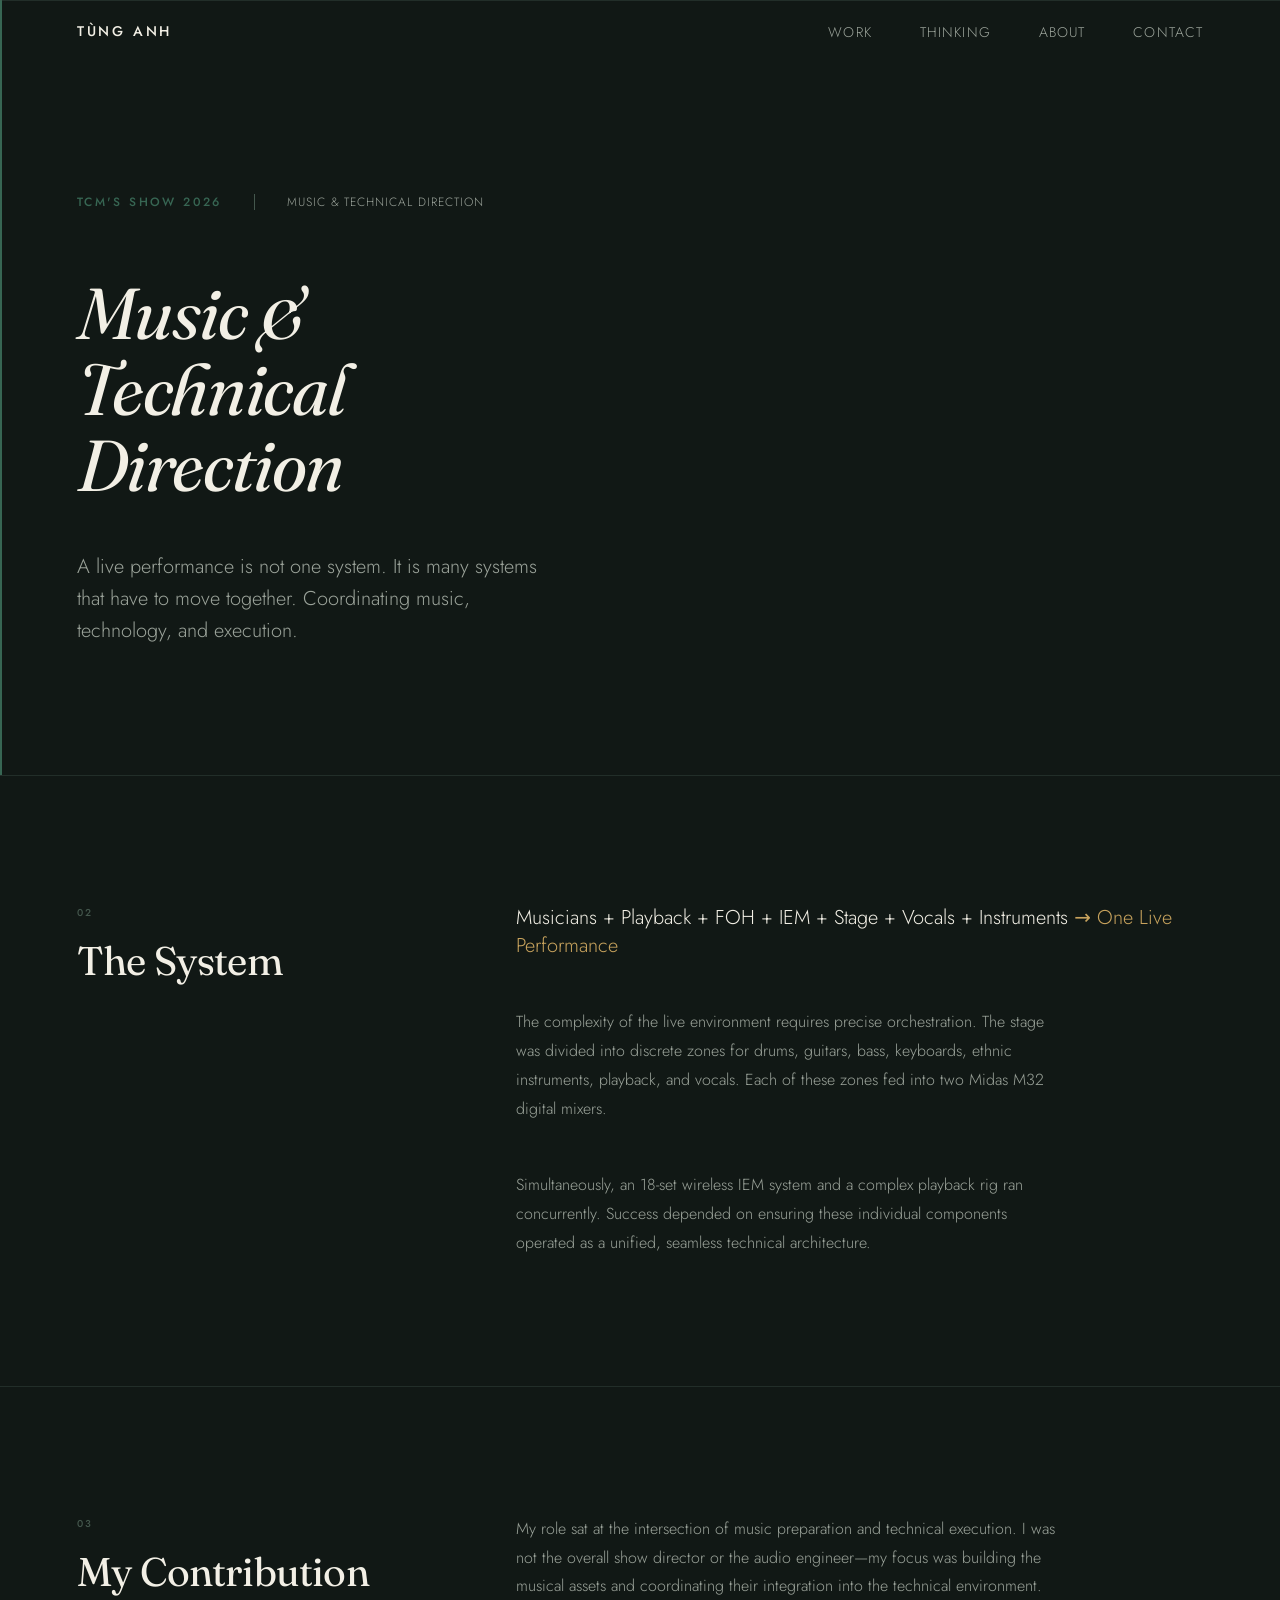
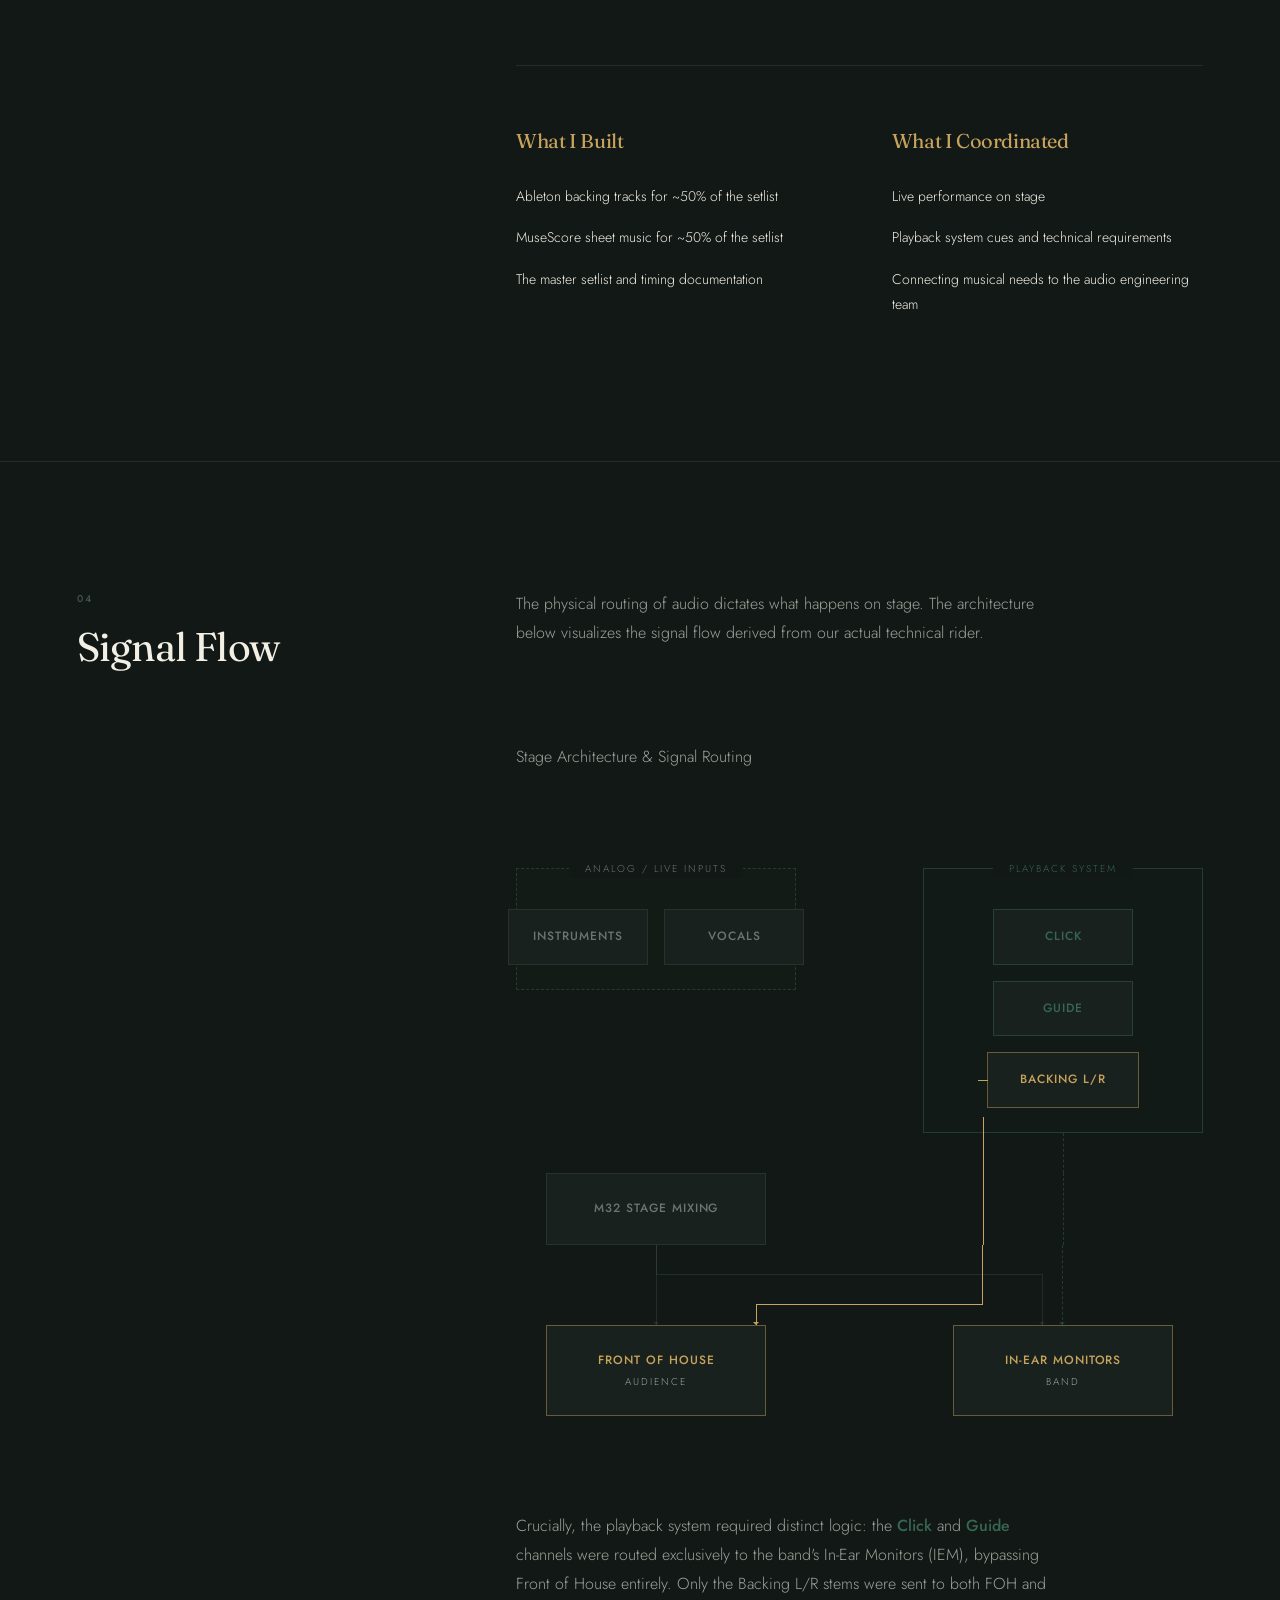
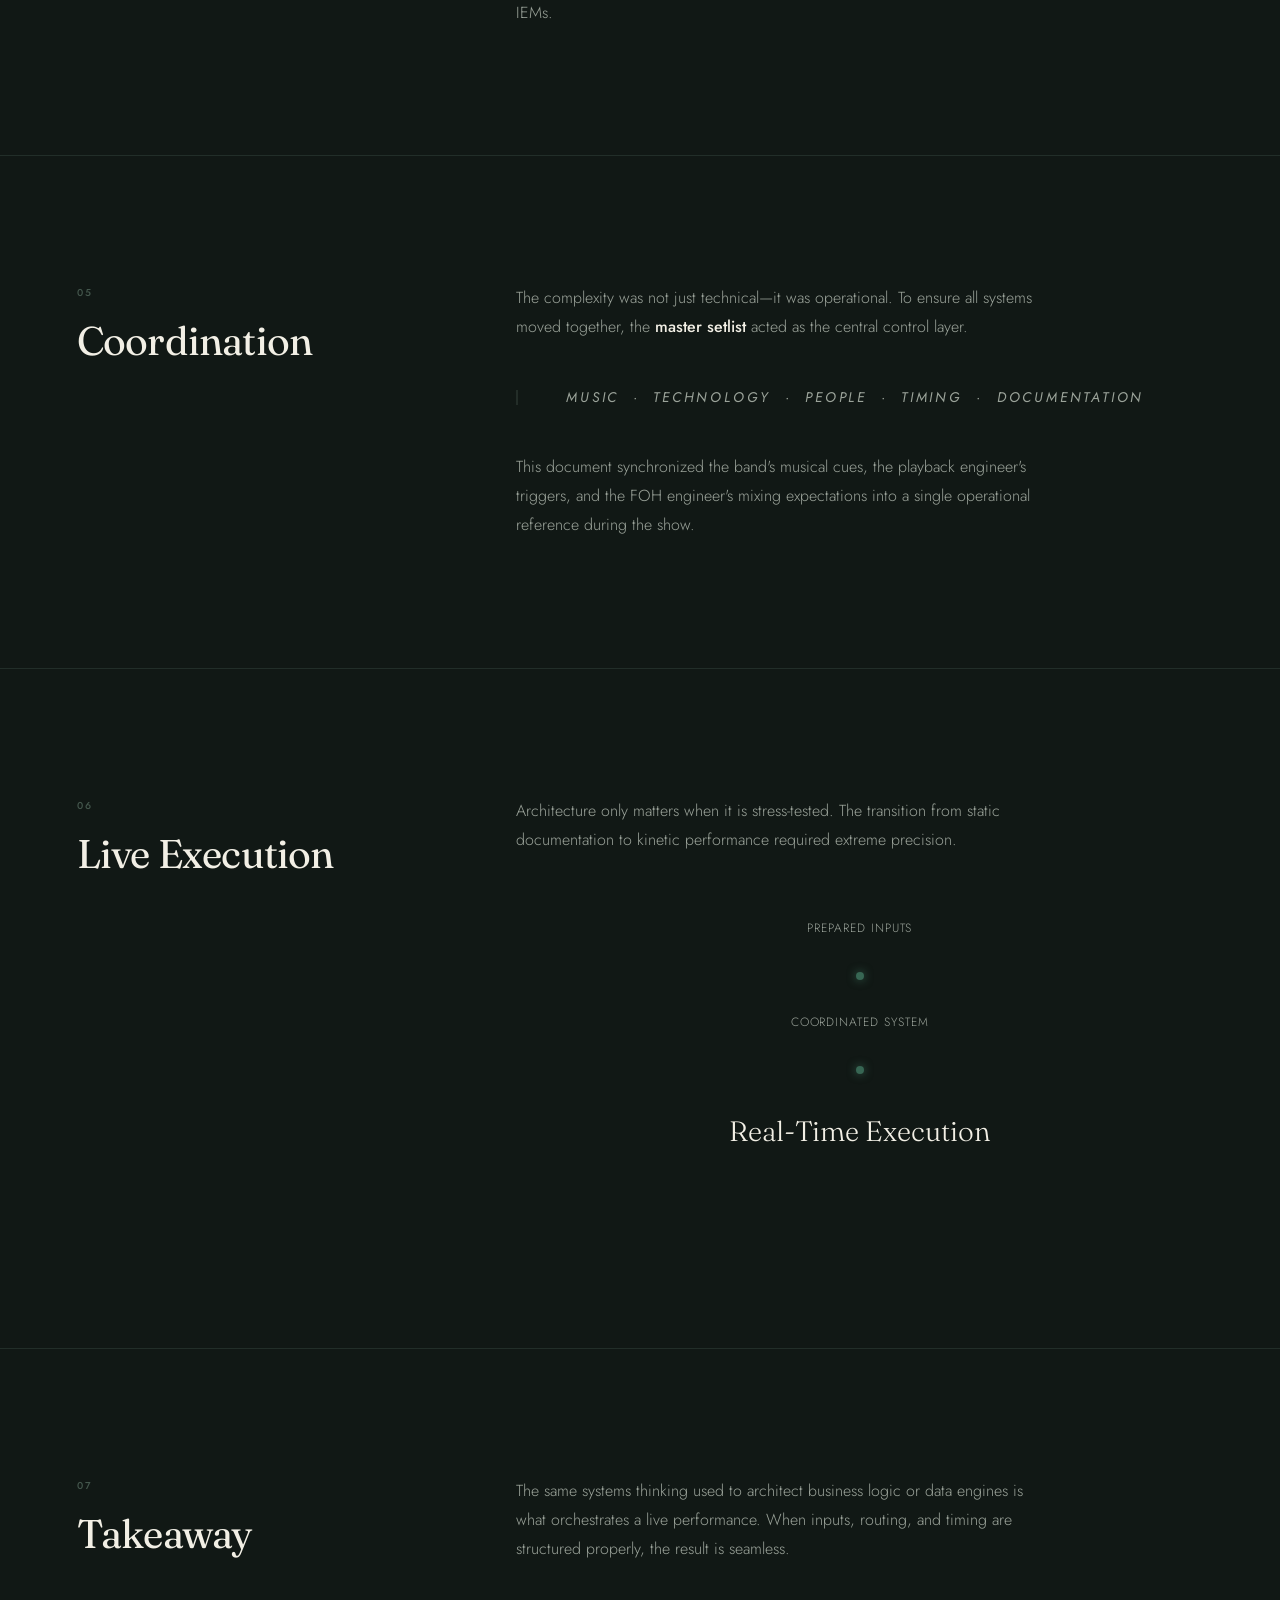
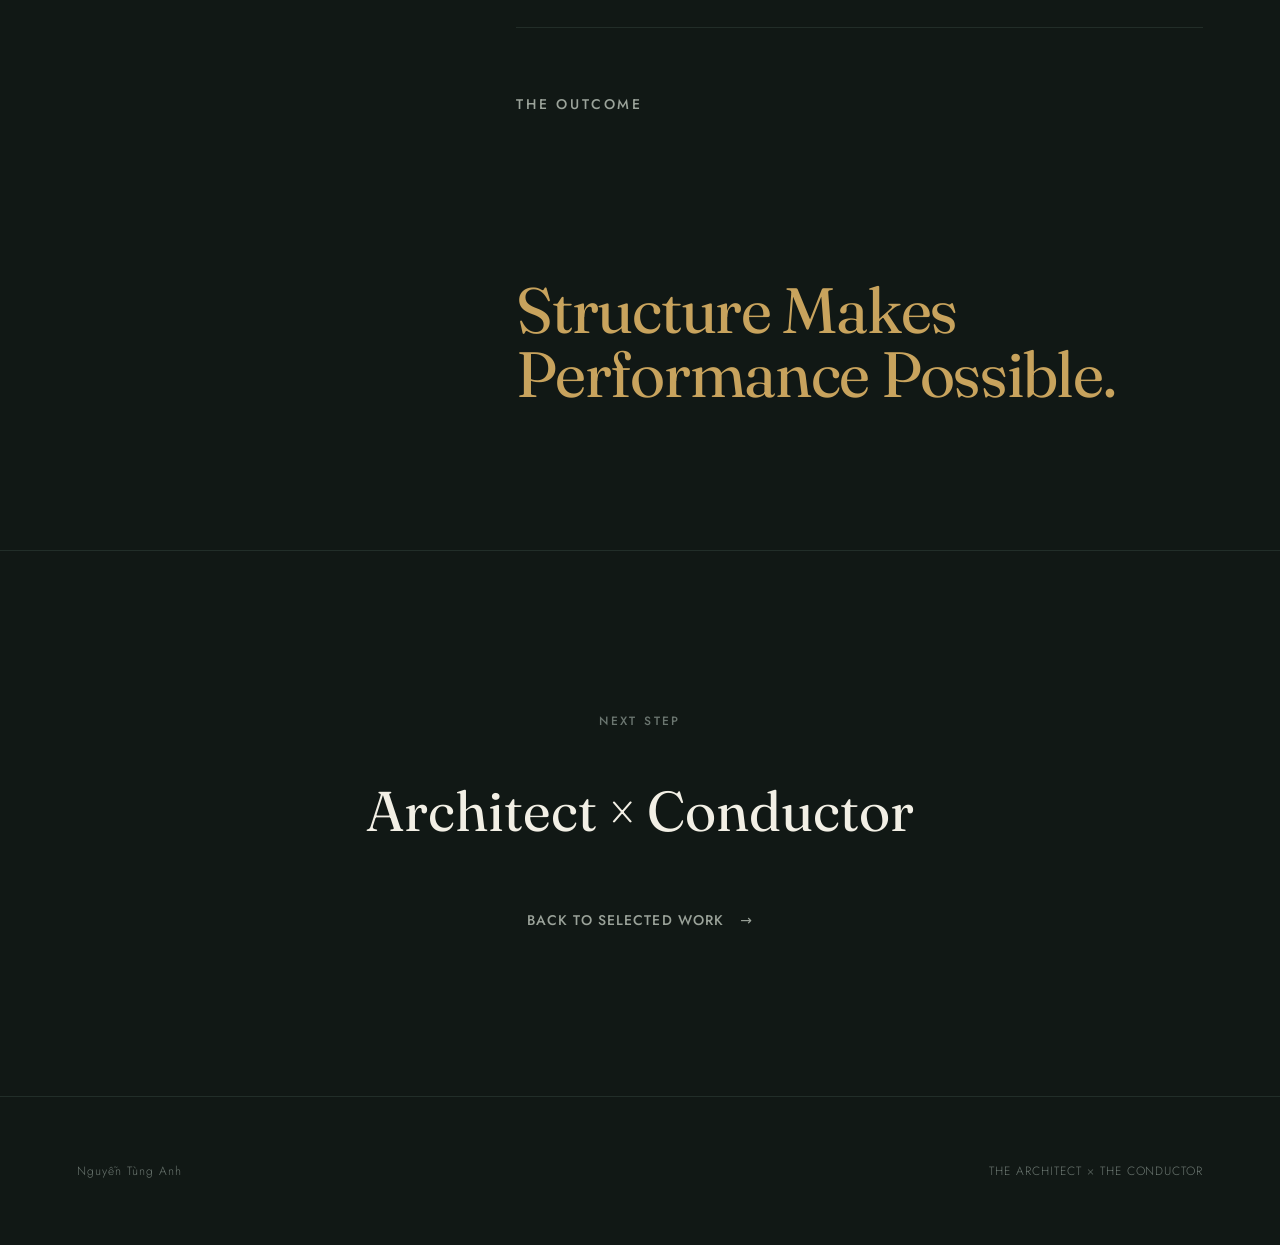
==== commit 7160e546: "Final portfolio submission" ====
--- a/tcm-show.html
+++ b/tcm-show.html
@@ -241,97 +241,139 @@
             The physical routing of audio dictates what happens on stage. The architecture below visualizes the signal flow derived from our actual technical rider.
           </p>
           
-          <div class="cs-diagram-container sp-diagram" aria-label="Stage Architecture &amp; Signal Routing">
+          <div class="cs-diagram-container" aria-label="Stage Architecture &amp; Signal Routing">
             <span class="cs-diagram-label">Stage Architecture &amp; Signal Routing</span>
             
-            <svg id="tcm-svg-routes" style="position: absolute; top: 0; left: 0; width: 100%; height: 100%; pointer-events: none; z-index: 1;" xmlns="http://www.w3.org/2000/svg">
-              <defs>
-                <marker id="tcm-arrow-dim" viewBox="0 0 10 10" refX="9" refY="5" markerWidth="6" markerHeight="6" orient="auto-start-reverse">
-                  <path d="M 0 0 L 10 5 L 0 10 z" fill="var(--color-line-dim)" />
-                </marker>
-                <marker id="tcm-arrow-emerald" viewBox="0 0 10 10" refX="9" refY="5" markerWidth="6" markerHeight="6" orient="auto-start-reverse">
-                  <path d="M 0 0 L 10 5 L 0 10 z" fill="var(--color-emerald)" />
-                </marker>
-                <marker id="tcm-arrow-brass" viewBox="0 0 10 10" refX="9" refY="5" markerWidth="6" markerHeight="6" orient="auto-start-reverse">
-                  <path d="M 0 0 L 10 5 L 0 10 z" fill="var(--color-brass)" />
-                </marker>
-              </defs>
-              <g id="tcm-paths-group"></g>
-            </svg>
-
-            <div class="sp-grid" id="tcm-grid">
-              
-              <!-- 1. Analog Inputs -->
-              <div class="sp-cell">
-                <div class="sp-zone" id="tcm-node-analog">
-                  <span class="sp-zone-title">Analog / Live Inputs</span>
-                  <div class="sp-nodes-row">
-                    <div class="sp-node sp-node--dim">
-                      <span class="sp-dot" aria-hidden="true"></span>
-                      <span class="sp-label" style="min-width: 0; text-overflow: ellipsis; overflow: hidden; white-space: nowrap;">Instruments</span>
-                    </div>
-                    <div class="sp-node sp-node--dim">
-                      <span class="sp-dot" aria-hidden="true"></span>
-                      <span class="sp-label" style="min-width: 0; text-overflow: ellipsis; overflow: hidden; white-space: nowrap;">Vocals</span>
-                    </div>
-                  </div>
-                </div>
-              </div>
-
-              <!-- 1. Playback System -->
-              <div class="sp-cell">
-                <div class="sp-zone sp-zone--emerald">
-                  <span class="sp-zone-title sp-zone-title--emerald">Playback System</span>
-                  <div class="sp-nodes-col">
-                    <div class="sp-node sp-node--emerald" id="tcm-node-click">
-                      <span class="sp-dot" aria-hidden="true"></span>
-                      <span class="sp-label">Click</span>
-                    </div>
-                    <div class="sp-node sp-node--emerald" id="tcm-node-guide">
-                      <span class="sp-dot" aria-hidden="true"></span>
-                      <span class="sp-label">Guide</span>
-                    </div>
-                    <div class="sp-node sp-node--emerald sp-node--backing" id="tcm-node-backing">
-                      <span class="sp-dot" aria-hidden="true"></span>
-                      <span class="sp-label">Backing L/R</span>
-                    </div>
-                  </div>
-                </div>
-              </div>
-
-              <!-- 2. M32 Mixing -->
-              <div class="sp-cell">
-                <div class="sp-node sp-node--dim sp-node--large" id="tcm-node-m32">
-                  <span class="sp-dot" aria-hidden="true"></span>
-                  <div class="sp-node-text">
-                    <span class="sp-label">M32 Stage Mixing</span>
-                    <span class="sp-sub-label">Routing</span>
-                  </div>
-                </div>
-              </div>
-
-              <!-- 2. Empty cell for grid layout -->
-              <div class="sp-cell sp-cell--routing"></div>
-
-              <!-- 3. Front of House -->
-              <div class="sp-cell">
-                <div class="sp-node sp-node--brass sp-node--large" id="tcm-node-foh">
-                  <span class="sp-dot" aria-hidden="true"></span>
-                  <div class="sp-node-text">
-                    <span class="sp-label">Front of House</span>
-                    <span class="sp-sub-label">Audience</span>
-                  </div>
-                </div>
-              </div>
-
-              <!-- 3. IEM -->
-              <div class="sp-cell">
-                <div class="sp-node sp-node--brass sp-node--large" id="tcm-node-iem">
-                  <span class="sp-dot" aria-hidden="true"></span>
-                  <div class="sp-node-text">
-                    <span class="sp-label">In-Ear Monitors</span>
-                    <span class="sp-sub-label">Band</span>
-                  </div>
+            <!-- DESKTOP LAYOUT -->
+            <div class="tcm-signal-diagram">
+              
+              <!-- ROW 1 -->
+              <div class="tcm-signal-group" style="grid-column: 1; grid-row: 1;">
+                <div class="tcm-signal-group__title">Analog / Live Inputs</div>
+                <div class="tcm-signal-group-row">
+                  <div class="tcm-signal-node tcm-signal-node--dim">
+                    <span class="tcm-signal-node__name">Instruments</span>
+                  </div>
+                  <div class="tcm-signal-node tcm-signal-node--dim">
+                    <span class="tcm-signal-node__name">Vocals</span>
+                  </div>
+                </div>
+              </div>
+
+              <div class="tcm-signal-group tcm-signal-group--emerald" style="grid-column: 3; grid-row: 1;">
+                <div class="tcm-signal-group__title">Playback System</div>
+                <div class="tcm-signal-group-col">
+                  <div class="tcm-signal-node tcm-signal-node--emerald">
+                    <span class="tcm-signal-node__name">Click</span>
+                  </div>
+                  <div class="tcm-signal-node tcm-signal-node--emerald">
+                    <span class="tcm-signal-node__name">Guide</span>
+                  </div>
+                  <div class="tcm-signal-node tcm-signal-node--brass" style="position: relative;">
+                    <!-- Drop line starting point for Backing -> FOH -->
+                    <div style="position: absolute; left: -10px; top: 50%; width: 10px; height: 1px; background: var(--color-brass);"></div>
+                    <span class="tcm-signal-node__name">Backing L/R</span>
+                  </div>
+                </div>
+              </div>
+
+              <!-- ROW 2: Vertical Routes -->
+              <div class="tcm-route-v" style="grid-column: 1; grid-row: 2;"></div>
+              
+              <div style="grid-column: 3; grid-row: 2; width: 100%; height: 100%; position: relative;">
+                <!-- Click/Guide -> IEM vertical bus (centered) -->
+                <div style="position: absolute; left: 50%; top: 0; bottom: 0; width: 1px; border-left: 1px dashed rgba(55, 102, 83, 0.45);"></div>
+                <!-- Backing L/R drop line (60px from left = 220px from right) -->
+                <div style="position: absolute; left: 60px; top: -16px; bottom: 0; width: 1px; background: var(--color-brass);"></div>
+              </div>
+
+              <!-- ROW 3: M32 -->
+              <div class="tcm-signal-node tcm-signal-node--dim tcm-signal-node--large" style="grid-column: 1; grid-row: 3;">
+                <span class="tcm-signal-node__name">M32 Stage Mixing</span>
+              </div>
+              
+              <!-- Route through Col 3 -->
+              <div style="grid-column: 3; grid-row: 3; width: 100%; height: 100%; position: relative;">
+                <div style="position: absolute; left: 50%; top: 0; bottom: 0; width: 1px; border-left: 1px dashed rgba(55, 102, 83, 0.45);"></div>
+                <div style="position: absolute; left: 60px; top: 0; bottom: 0; width: 1px; background: var(--color-brass);"></div>
+              </div>
+
+              <!-- ROW 4: Cross Routes -->
+              <div style="grid-column: 1 / 4; grid-row: 4; width: 100%; height: 100%; position: relative;">
+                <!-- M32 -> FOH (straight down) -->
+                <div style="position: absolute; left: 140px; top: 0; bottom: 0; width: 1px; background: var(--color-line-dim);">
+                  <div class="tcm-arrow" style="border-top-color: var(--color-line-dim);"></div>
+                </div>
+                
+                <!-- Playback -> IEM (straight down) -->
+                <div style="position: absolute; right: 140px; top: 0; bottom: 0; width: 1px; border-left: 1px dashed rgba(55, 102, 83, 0.45);">
+                  <div class="tcm-arrow" style="border-top-color: rgba(55, 102, 83, 0.45); left: -4px;"></div>
+                </div>
+
+                <!-- M32 -> IEM (Cross) -->
+                <!-- left 140px -> right 160px -->
+                <div style="position: absolute; left: 140px; right: 160px; top: 0; height: 30px; border-left: 1px solid var(--color-line-dim); border-bottom: 1px solid var(--color-line-dim);"></div>
+                <div style="position: absolute; right: 160px; top: 30px; bottom: 0; width: 1px; background: var(--color-line-dim);">
+                  <div class="tcm-arrow" style="border-top-color: var(--color-line-dim);"></div>
+                </div>
+
+                <!-- Backing -> FOH (Cross) -->
+                <!-- right 220px -> left 240px -->
+                <div style="position: absolute; right: 220px; left: 240px; top: 0; height: 60px; border-right: 1px solid var(--color-brass); border-bottom: 1px solid var(--color-brass);"></div>
+                <div style="position: absolute; left: 240px; top: 60px; bottom: 0; width: 1px; background: var(--color-brass);">
+                  <div class="tcm-arrow" style="border-top-color: var(--color-brass);"></div>
+                </div>
+              </div>
+
+              <!-- ROW 5: Outputs -->
+              <div class="tcm-signal-node tcm-signal-node--brass tcm-signal-node--large" style="grid-column: 1; grid-row: 5;">
+                <span class="tcm-signal-node__name">Front of House</span>
+                <span class="tcm-signal-node__meta">Audience</span>
+              </div>
+
+              <div class="tcm-signal-node tcm-signal-node--brass tcm-signal-node--large" style="grid-column: 3; grid-row: 5;">
+                <span class="tcm-signal-node__name">In-Ear Monitors</span>
+                <span class="tcm-signal-node__meta">Band</span>
+              </div>
+            </div>
+
+            <!-- MOBILE LAYOUT -->
+            <div class="tcm-signal-mobile">
+              <div class="tcm-signal-group">
+                <div class="tcm-signal-group__title">Analog / Live Inputs</div>
+                <div class="tcm-signal-group-col">
+                  <div class="tcm-signal-node tcm-signal-node--dim">
+                    <span class="tcm-signal-node__name">Instruments</span>
+                  </div>
+                  <div class="tcm-signal-node tcm-signal-node--dim">
+                    <span class="tcm-signal-node__name">Vocals</span>
+                  </div>
+                </div>
+              </div>
+              
+              <div class="tcm-mobile-route"></div>
+              
+              <div class="tcm-signal-node tcm-signal-node--dim tcm-signal-node--large">
+                <span class="tcm-signal-node__name">M32 Stage Mixing</span>
+              </div>
+              
+              <div class="tcm-mobile-route"></div>
+
+              <div class="tcm-signal-node tcm-signal-node--brass tcm-signal-node--large">
+                <span class="tcm-signal-node__name">Front of House</span>
+              </div>
+              
+              <div class="tcm-signal-node tcm-signal-node--brass tcm-signal-node--large">
+                <span class="tcm-signal-node__name">In-Ear Monitors</span>
+              </div>
+
+              <!-- Playback separate group -->
+              <div class="tcm-signal-group tcm-signal-group--emerald" style="margin-top: var(--space-4);">
+                <div class="tcm-signal-group__title">Playback System</div>
+                <div class="tcm-signal-group-col" style="align-items: flex-start; padding: var(--space-2);">
+                  <div class="tcm-mobile-text">Click <span class="tcm-mobile-text--emerald">→ IEM</span></div>
+                  <div class="tcm-mobile-text">Guide <span class="tcm-mobile-text--emerald">→ IEM</span></div>
+                  <div class="tcm-mobile-text">Backing L/R <span class="tcm-mobile-text--brass">→ FOH + IEM</span></div>
                 </div>
               </div>
 
@@ -431,90 +473,6 @@
       </div>
     </section>
 
-  <script>
-    function drawTCMRoutes() {
-      const svg = document.getElementById('tcm-svg-routes');
-      const grid = document.getElementById('tcm-grid');
-      const g = document.getElementById('tcm-paths-group');
-      if (!svg || !grid || !g) return;
-      
-      const gridRect = grid.getBoundingClientRect();
-      
-      function getPt(id, edge) {
-        const el = document.getElementById(id);
-        if (!el) return null;
-        const r = el.getBoundingClientRect();
-        const top = r.top - gridRect.top;
-        const left = r.left - gridRect.left;
-        const w = r.width;
-        const h = r.height;
-        
-        switch(edge) {
-          case 'top': return { x: left + w/2, y: top };
-          case 'bottom': return { x: left + w/2, y: top + h };
-          case 'left': return { x: left, y: top + h/2 };
-          case 'right': return { x: left + w, y: top + h/2 };
-          default: return { x: left + w/2, y: top + h/2 };
-        }
-      }
-      
-      const nAnalog = getPt('tcm-node-analog', 'bottom');
-      const nM32Top = getPt('tcm-node-m32', 'top');
-      const nM32Bot = getPt('tcm-node-m32', 'bottom');
-      const nFohTop = getPt('tcm-node-foh', 'top');
-      const nFohLeft = getPt('tcm-node-foh', 'left');
-      const nIemTop = getPt('tcm-node-iem', 'top');
-      const nIemLeft = getPt('tcm-node-iem', 'left');
-      
-      const nClick = getPt('tcm-node-click', 'left');
-      const nGuide = getPt('tcm-node-guide', 'left');
-      const nBacking = getPt('tcm-node-backing', 'left');
-      
-      if (!nAnalog || !nM32Top || !nFohTop || !nIemTop) return;
-      
-      let paths = '';
-      const M = p => `M ${p.x} ${p.y}`;
-      const V = y => `V ${y}`;
-      const H = x => `H ${x}`;
-      
-      // 1. Analog -> M32
-      paths += `<path d="${M(nAnalog)} ${V(nM32Top.y)}" stroke="var(--color-line-dim)" stroke-width="1" fill="none" marker-end="url(#tcm-arrow-dim)"/>`;
-      
-      // 2. M32 -> FOH (straight down)
-      paths += `<path d="${M(nM32Bot)} ${V(nFohTop.y)}" stroke="var(--color-line-dim)" stroke-width="1" fill="none" marker-end="url(#tcm-arrow-dim)"/>`;
-      
-      // 3. M32 -> IEM (right and down)
-      let m32_iem_midY = nM32Bot.y + (nFohTop.y - nM32Bot.y) * 0.3;
-      paths += `<path d="${M(nM32Bot)} ${V(m32_iem_midY)} ${H(nIemTop.x)} ${V(nIemTop.y)}" stroke="var(--color-line-dim)" stroke-width="1" fill="none" marker-end="url(#tcm-arrow-dim)"/>`;
-      
-      // 4. Playback Routing
-      let fohEl = document.getElementById('tcm-node-foh');
-      let fohLeftEdge = fohEl ? (fohEl.getBoundingClientRect().left - gridRect.left) : nClick.x;
-      
-      // Compute safe buses to avoid clipping FOH on mobile stack
-      let busX1 = Math.min(nClick.x, nGuide.x, nBacking.x, fohLeftEdge) - 20;
-      let busX2 = busX1 - 15;
-      
-      // Click & Guide to Bus 1 (Dashed)
-      paths += `<path d="${M(nClick)} ${H(busX1)}" stroke="var(--color-emerald)" stroke-dasharray="4 4" stroke-width="1" fill="none" />`;
-      paths += `<path d="${M(nGuide)} ${H(busX1)}" stroke="var(--color-emerald)" stroke-dasharray="4 4" stroke-width="1" fill="none" />`;
-      // Bus 1 -> IEM
-      paths += `<path d="${M({x: busX1, y: nClick.y})} ${V(nIemLeft.y - 10)} ${H(nIemLeft.x)}" stroke="var(--color-emerald)" stroke-dasharray="4 4" stroke-width="1" fill="none" marker-end="url(#tcm-arrow-emerald)"/>`;
-      
-      // Backing to Bus 2 (Solid)
-      paths += `<path d="${M(nBacking)} ${H(busX2)}" stroke="var(--color-emerald)" stroke-width="1" fill="none" />`;
-      // Bus 2 -> FOH
-      paths += `<path d="${M({x: busX2, y: nBacking.y})} ${V(nFohLeft.y)} ${H(nFohLeft.x)}" stroke="var(--color-emerald)" stroke-width="1" fill="none" marker-end="url(#tcm-arrow-emerald)"/>`;
-      // Bus 2 -> IEM
-      paths += `<path d="${M({x: busX2, y: nFohLeft.y})} ${V(nIemLeft.y + 10)} ${H(nIemLeft.x)}" stroke="var(--color-emerald)" stroke-width="1" fill="none" marker-end="url(#tcm-arrow-emerald)"/>`;
-      
-      g.innerHTML = paths;
-    }
-    
-    window.addEventListener('load', () => setTimeout(drawTCMRoutes, 100));
-    window.addEventListener('resize', drawTCMRoutes);
-    drawTCMRoutes();
-  </script>
   </main>
 
   <footer style="border-top: 1px solid var(--color-line-dim); padding-block: var(--space-8);">
--- a/css/case-study.css
+++ b/css/case-study.css
@@ -1,5 +1,5 @@
 /* ============================================================
-   CASE-STUDY.CSS — Detailed Project Pages (Phase 3A)
+   CASE-STUDY.CSS — Detailed Project Pages
    Tùng Anh Portfolio
    ============================================================ */
 
@@ -787,79 +787,110 @@
   margin-top: -0.5rem;
 }
 
-/* ── TCM Signal Flow Diagram (sp-*) ──────────── */
-
-.sp-diagram {
+/* ── TCM Signal Flow Diagram (HTML/CSS) ──────────── */
+.tcm-signal-diagram {
   width: 100%;
-  overflow-x: auto;
-  padding-block: var(--space-4);
-}
-
-.sp-grid {
+  margin-block: var(--space-12);
+  background: var(--color-bg);
+  /* Desktop Layout */
   display: grid;
-  grid-template-columns: 1fr 1fr;
-  grid-template-rows: auto auto auto;
-  gap: var(--space-6) var(--space-10);
+  grid-template-columns: 280px 1fr 280px;
+  grid-template-rows: auto 40px auto 80px auto;
+  gap: 0;
+  justify-items: center;
+  align-items: center;
+}
+
+@media (max-width: 768px) {
+  .tcm-signal-diagram {
+    display: none;
+  }
+}
+
+.tcm-signal-mobile {
+  display: none;
+  width: 100%;
+  margin-block: var(--space-8);
+  flex-direction: column;
+  align-items: center;
+  gap: var(--space-6);
+}
+
+@media (max-width: 768px) {
+  .tcm-signal-mobile {
+    display: flex;
+  }
+}
+
+.tcm-signal-group {
+  display: flex;
+  flex-direction: column;
+  align-items: center;
+  width: 100%;
+  border: 1px dashed rgba(107, 118, 112, 0.3);
+  padding: var(--space-5) var(--space-3) var(--space-3);
   position: relative;
-  z-index: 2;
-}
-
-@media (max-width: 768px) {
-  .sp-grid {
-    grid-template-columns: 1fr;
-    grid-template-rows: auto;
-  }
-  .sp-grid > :nth-child(1) { grid-row: 1; } /* Analog */
-  .sp-grid > :nth-child(2) { grid-row: 3; } /* Playback */
-  .sp-grid > :nth-child(3) { grid-row: 2; } /* M32 */
-  .sp-grid > :nth-child(4) { display: none; } /* Empty Routing */
-  .sp-grid > :nth-child(5) { grid-row: 4; } /* FOH */
-  .sp-grid > :nth-child(6) { grid-row: 5; } /* IEM */
-}
-
-.sp-cell {
+  background: rgba(107, 118, 112, 0.03);
+  align-self: start;
+}
+
+.tcm-signal-group--emerald {
+  border: 1px solid rgba(55, 102, 83, 0.45);
+  background: rgba(55, 102, 83, 0.03);
+}
+
+.tcm-signal-group__title {
+  position: absolute;
+  top: -0.6rem;
+  background: var(--color-bg);
+  padding: 0 var(--space-2);
+  font-family: var(--font-body);
+  font-size: var(--text-2xs);
+  letter-spacing: var(--tracking-widest);
+  text-transform: uppercase;
+  color: var(--color-dim);
+}
+
+.tcm-signal-group--emerald .tcm-signal-group__title {
+  color: var(--color-emerald);
+}
+
+.tcm-signal-node {
   display: flex;
   flex-direction: column;
   align-items: center;
-  position: relative;
-}
-
-.sp-cell--routing {
-  position: relative;
-}
-
-/* Nodes */
-.sp-node {
-  display: flex;
-  align-items: center;
-  gap: var(--space-3);
   padding: var(--space-2) var(--space-4);
   background: var(--color-surface);
   border: 1px solid var(--color-line-dim);
   z-index: 2;
   position: relative;
-}
-
-.sp-node--large {
+  min-width: 140px;
+  text-align: center;
+}
+
+.tcm-signal-node--large {
   padding: var(--space-3) var(--space-5);
   min-width: 220px;
 }
 
-.sp-node-text {
-  display: flex;
-  flex-direction: column;
-}
-
-.sp-label {
+.tcm-signal-node--emerald { border-color: rgba(55, 102, 83, 0.45); }
+.tcm-signal-node--emerald .tcm-signal-node__name { color: var(--color-emerald); }
+
+.tcm-signal-node--dim { border-color: rgba(107, 118, 112, 0.2); }
+.tcm-signal-node--dim .tcm-signal-node__name { color: var(--color-dim); }
+
+.tcm-signal-node--brass { border-color: rgba(200, 163, 93, 0.45); }
+.tcm-signal-node--brass .tcm-signal-node__name { color: var(--color-brass); }
+
+.tcm-signal-node__name {
   font-family: var(--font-body);
   font-size: var(--text-xs);
   font-weight: var(--weight-medium);
   letter-spacing: var(--tracking-wide);
   text-transform: uppercase;
-  white-space: nowrap;
-}
-
-.sp-sub-label {
+}
+
+.tcm-signal-node__meta {
   font-family: var(--font-body);
   font-size: var(--text-2xs);
   color: var(--color-muted);
@@ -868,81 +899,55 @@
   margin-top: 2px;
 }
 
-.sp-dot {
-  display: block;
-  width: 6px;
-  height: 6px;
-  border-radius: 50%;
-  flex-shrink: 0;
-}
-
-/* Node Variants */
-.sp-node--emerald { border-color: rgba(55, 102, 83, 0.45); }
-.sp-node--emerald .sp-label { color: var(--color-emerald); }
-.sp-node--emerald .sp-dot { background: var(--color-emerald); }
-
-.sp-node--dim { border-color: rgba(107, 118, 112, 0.2); }
-.sp-node--dim .sp-label { color: var(--color-dim); }
-.sp-node--dim .sp-dot { background: var(--color-dim); }
-
-.sp-node--brass { border-color: rgba(200, 163, 93, 0.45); }
-.sp-node--brass .sp-label { color: var(--color-brass); }
-.sp-node--brass .sp-dot { background: var(--color-brass); }
-
-/* Playback / Input Zones */
-.sp-zone {
-  display: flex;
-  flex-direction: column;
-  align-items: center;
+.tcm-signal-group-row {
+  display: flex;
+  gap: var(--space-2);
+  justify-content: center;
   width: 100%;
-  max-width: 320px;
-  border: 1px dashed rgba(107, 118, 112, 0.3);
-  padding: var(--space-5) var(--space-3) var(--space-3) var(--space-3);
-  position: relative;
-  background: rgba(107, 118, 112, 0.03);
-}
-
-.sp-zone--emerald {
-  border: 1px solid rgba(55, 102, 83, 0.45);
-  border-style: solid;
-  background: rgba(55, 102, 83, 0.03);
-}
-
-.sp-zone-title {
-  position: absolute;
-  top: -0.6rem;
-  background: var(--color-bg);
-  padding: 0 var(--space-2);
-  font-family: var(--font-body);
-  font-size: var(--text-2xs);
-  letter-spacing: var(--tracking-widest);
-  text-transform: uppercase;
-  color: var(--color-dim);
-}
-
-.sp-zone-title--emerald {
-  color: var(--color-emerald);
-}
-
-.sp-nodes-row {
-  display: grid;
-  grid-template-columns: repeat(2, minmax(0, 1fr));
-  gap: var(--space-2);
-  width: 100%;
-}
-@media (max-width: 768px) {
-  .sp-nodes-row {
-    grid-template-columns: 1fr;
-  }
-}
-
-.sp-nodes-col {
+}
+.tcm-signal-group-col {
   display: flex;
   flex-direction: column;
   gap: var(--space-2);
   width: 100%;
   align-items: center;
 }
+
+.tcm-arrow {
+  position: absolute;
+  bottom: -3px;
+  left: -3px;
+  border: 3px solid transparent;
+  border-top-color: inherit;
+}
+
+/* Mobile specific styling */
+.tcm-mobile-route {
+  width: 1px;
+  height: 20px;
+  background: var(--color-line-dim);
+  position: relative;
+}
+.tcm-mobile-route::after {
+  content: '';
+  position: absolute;
+  bottom: -3px;
+  left: -3px;
+  border: 3px solid transparent;
+  border-top-color: var(--color-line-dim);
+}
+.tcm-mobile-text {
+  font-family: var(--font-body);
+  font-size: var(--text-xs);
+  color: var(--color-dim);
+  letter-spacing: var(--tracking-wide);
+  text-transform: uppercase;
+  display: flex;
+  align-items: center;
+  gap: var(--space-2);
+}
+.tcm-mobile-text--emerald { color: var(--color-emerald); }
+.tcm-mobile-text--brass { color: var(--color-brass); }
 
 /* ── Diagram placeholders ─────────────────────────────────── */
 .cs-diagram-container {
@@ -950,20 +955,7 @@
   width: 100%;
 }
 
-.cs-diagram-svg-wrap {
-  width: 100%;
-  max-width: 800px;
-  position: relative;
-  margin: 0 auto;
-}
-
-.svg-desktop-only { display: block; width: 100%; margin: 0 auto; }
-.svg-mobile-only { display: none; width: 100%; max-width: 400px; margin: 0 auto; }
-
-@media (max-width: 768px) {
-  .svg-desktop-only { display: none; }
-  .svg-mobile-only { display: block; }
-}
+
 
 /* ── Next Project Footer ─────────────────────────────────── */
 
